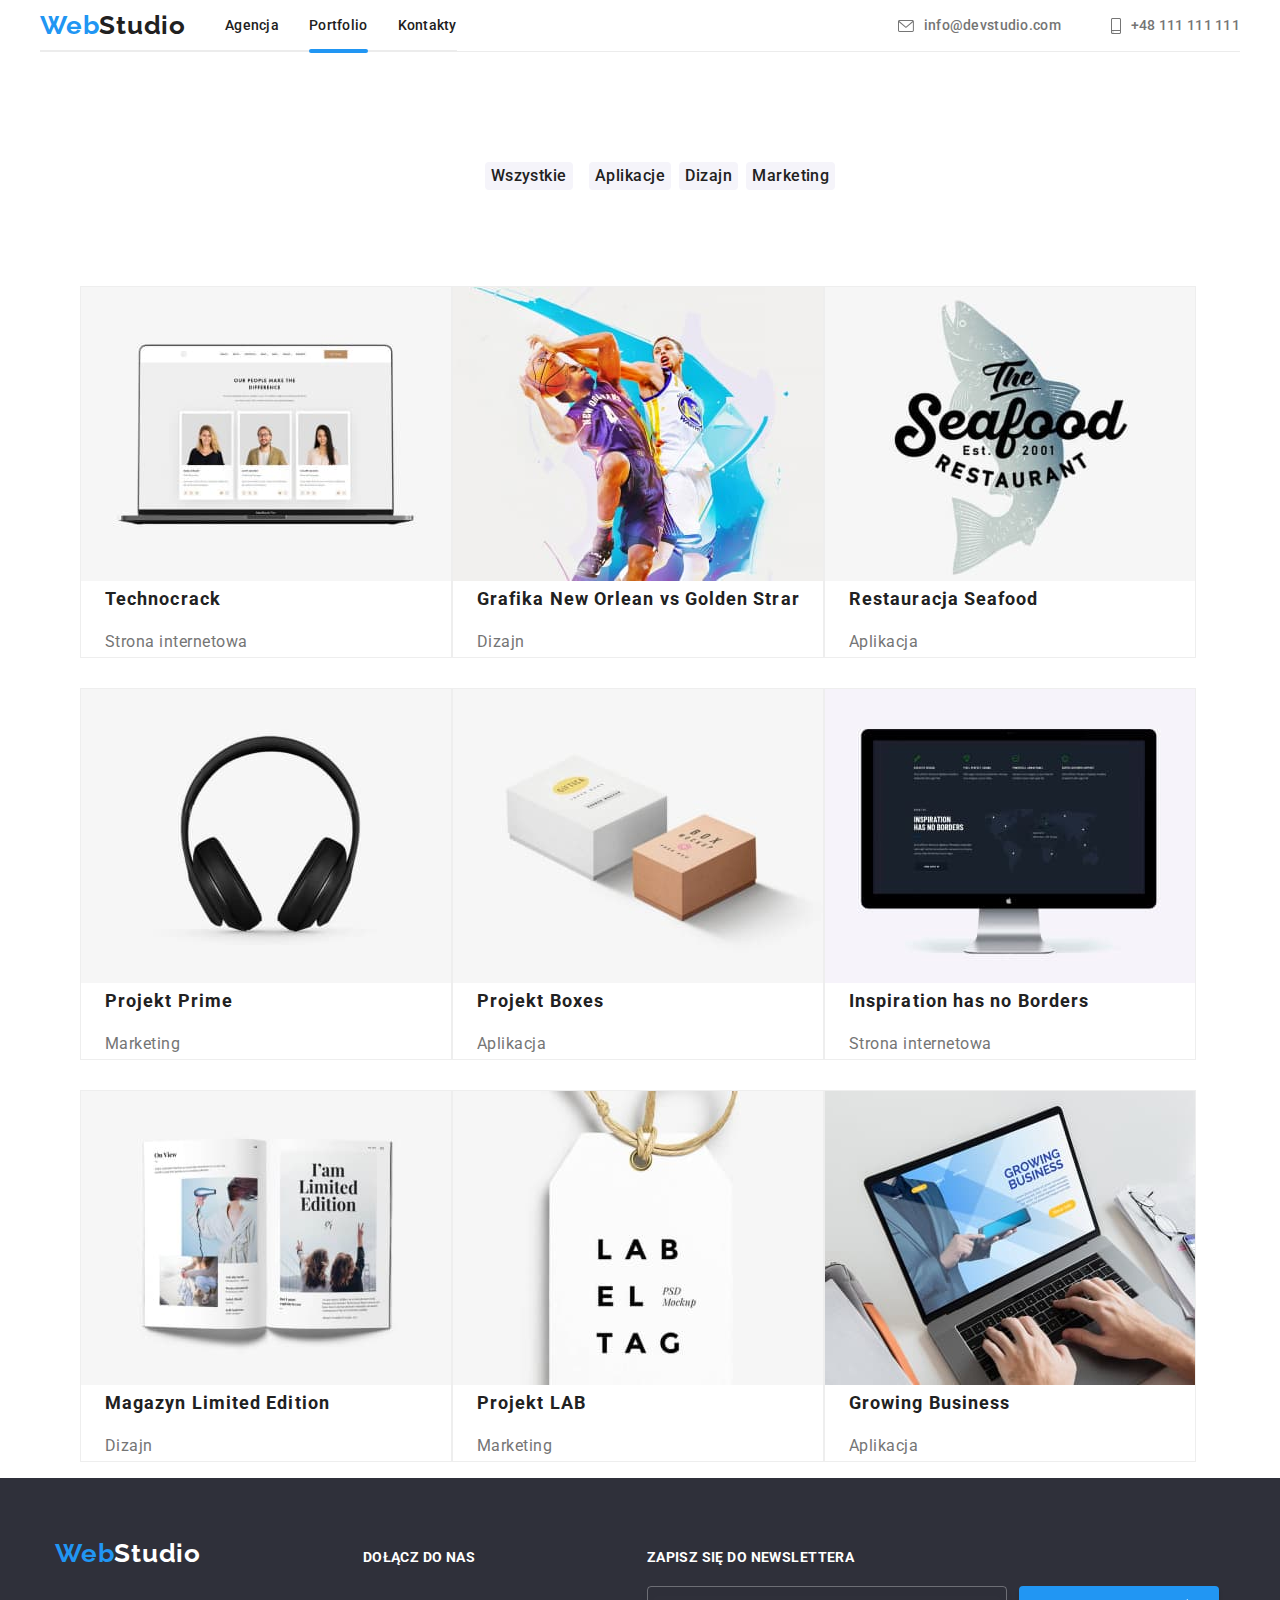
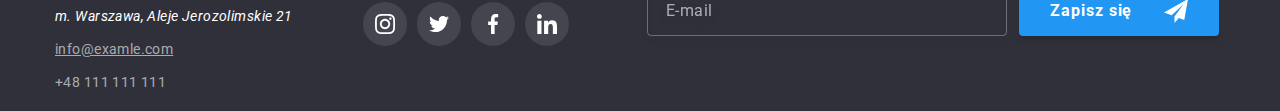
==== portfolio.html @ 9bfe2877 "BEM dla footer portfolio" ====
<!DOCTYPE html>
<html lang="pl">
  <head>
    <meta charset="UTF-8" />
    <title>Studio</title>
    <link rel="preconnect" href="https://fonts.googleapis.com" />
    <link rel="preconnect" href="https://fonts.gstatic.com" crossorigin />
    <link
      href="https://fonts.googleapis.com/css2?family=Raleway:wght@700&family=Roboto:wght@400;500;700;900&display=swap"
      rel="stylesheet"
    />
    <link rel="stylesheet" href="./css/modern-normalize.css" />
    <link rel="stylesheet" href="./css/styles.css" />
  </head>
  <body>
    <!--Logo-->
    <header class="container">
      <div class="header-wrapper">
        <div class="header-wrapper">
          <a class="logo" href="index.html"
            ><span class="logo__web">Web</span><span>Studio</span></a
          >
          <!-- Nawigacja -->
          <nav>
            <ul class="navigation">
              <li>
                <a class="navigation__link" href="index.html">Agencja</a>
              </li>
              <li>
                <a
                  class="navigation__link navigation__underliner"
                  href="portfolio.html"
                  >Portfolio</a
                >
              </li>
              <li>
                <a class="navigation__link" href="#">Kontakty</a>
              </li>
            </ul>
          </nav>
        </div>
        <ul class="contact">
          <li>
            <a class="contact__link" href="mailto:info@devstudio.com">
              <svg class="envelope">
                <use href="./images/icons.svg#icon-envelope1"></use>
              </svg>
              info@devstudio.com
            </a>
          </li>
          <li>
            <a class="contact__link" href="tel:+48111111111">
              <svg class="phone">
                <use href="./images/icons.svg#icon-smartphone1"></use>
              </svg>
              +48 111 111 111</a
            >
          </li>
        </ul>
      </div>
    </header>
    <main>
      <!--Filtry-->
      <div class="container">
        <ul class="list filters-nav">
          <li>
            <button type="button" class="filter">Wszystkie</button>
          </li>
          <li></li>
          <li>
            <button type="button" class="filter">Aplikacje</button>
          </li>
          <li>
            <button type="button" class="filter">Dizajn</button>
          </li>
          <li>
            <button type="button" class="filter">Marketing</button>
          </li>
        </ul>
      </div>
      <!--Portfolio-->
      <div class="container">
        <ul class="list project-wrapper">
          <li class="item">
            <figure class="margins borders card-hover">
              <div class="cover">
                <img
                  class="no-gap"
                  src="./images/technocrack.jpg"
                  alt="laptop"
                  width="370"
                  height="294"
                />
                <div class="overlay">
                  <p class="overlay-text">
                    Technocrack jest popularną platformą wykorzystywaną do
                    rozpowrzechniania koronawirusa. Firmy wykorzystują tę
                    platformę do celów szpiegowskich i ataków na
                    niezabezpieczone serwery konkurencji
                  </p>
                </div>
              </div>
              <figcaption class="type">
                <strong class="project">Technocrack</strong> Strona internetowa
              </figcaption>
            </figure>
          </li>
          <li class="item">
            <figure class="margins borders card-hover">
              <div class="cover">
                <img
                  class="no-gap"
                  src="./images/neworlean.jpg"
                  alt="koszykarze"
                  width="370"
                  height="294"
                />
                <div class="overlay">
                  <p class="overlay-text">
                    Technocrack jest popularną platformą wykorzystywaną do
                    rozpowrzechniania koronawirusa. Firmy wykorzystują tę
                    platformę do celów szpiegowskich i ataków na
                    niezabezpieczone serwery konkurencji
                  </p>
                </div>
              </div>
              <figcaption class="type">
                <strong class="project"
                  >Grafika New Orlean vs Golden Strar</strong
                >
                Dizajn
              </figcaption>
            </figure>
          </li>
          <li class="item">
            <figure class="margins borders card-hover">
              <div class="cover">
                <img
                  class="no-gap"
                  src="./images/seafood.jpg"
                  alt="logo restauracji"
                  width="370"
                  height="294"
                />
                <div class="overlay">
                  <p class="overlay-text">
                    Technocrack jest popularną platformą wykorzystywaną do
                    rozpowrzechniania koronawirusa. Firmy wykorzystują tę
                    platformę do celów szpiegowskich i ataków na
                    niezabezpieczone serwery konkurencji
                  </p>
                </div>
              </div>
              <figcaption class="type">
                <strong class="project">Restauracja Seafood</strong> Aplikacja
              </figcaption>
            </figure>
          </li>
          <li class="item">
            <figure class="margins borders card-hover">
              <div class="cover">
                <img
                  class="no-gap"
                  src="./images/prime.jpg"
                  alt="słuchawki"
                  width="370"
                  height="294"
                />
                <div class="overlay">
                  <p class="overlay-text">
                    Technocrack jest popularną platformą wykorzystywaną do
                    rozpowrzechniania koronawirusa. Firmy wykorzystują tę
                    platformę do celów szpiegowskich i ataków na
                    niezabezpieczone serwery konkurencji
                  </p>
                </div>
              </div>
              <figcaption class="type">
                <strong class="project">Projekt Prime</strong> Marketing
              </figcaption>
            </figure>
          </li>
          <li class="item">
            <figure class="margins borders card-hover">
              <div class="cover">
                <img
                  class="no-gap"
                  src="./images/boxes.jpg"
                  alt="pudełka"
                  width="370"
                  height="294"
                />
                <div class="overlay">
                  <p class="overlay-text">
                    Technocrack jest popularną platformą wykorzystywaną do
                    rozpowrzechniania koronawirusa. Firmy wykorzystują tę
                    platformę do celów szpiegowskich i ataków na
                    niezabezpieczone serwery konkurencji
                  </p>
                </div>
              </div>
              <figcaption class="type">
                <strong class="project">Projekt Boxes</strong> Aplikacja
              </figcaption>
            </figure>
          </li>
          <li class="item">
            <figure class="margins borders card-hover">
              <div class="cover">
                <img
                  class="no-gap"
                  src="./images/inspiration.jpg"
                  alt="monitor"
                  width="370"
                  height="294"
                />
                <div class="overlay">
                  <p class="overlay-text">
                    Technocrack jest popularną platformą wykorzystywaną do
                    rozpowrzechniania koronawirusa. Firmy wykorzystują tę
                    platformę do celów szpiegowskich i ataków na
                    niezabezpieczone serwery konkurencji
                  </p>
                </div>
              </div>
              <figcaption class="type">
                <strong class="project">Inspiration has no Borders</strong>
                Strona internetowa
              </figcaption>
            </figure>
          </li>
          <li class="item">
            <figure class="margins borders card-hover">
              <div class="cover">
                <img
                  class="no-gap"
                  src="./images/magazyn.jpg"
                  alt="gazeta"
                  width="370"
                  height="294"
                />
                <div class="overlay">
                  <p class="overlay-text">
                    Technocrack jest popularną platformą wykorzystywaną do
                    rozpowrzechniania koronawirusa. Firmy wykorzystują tę
                    platformę do celów szpiegowskich i ataków na
                    niezabezpieczone serwery konkurencji
                  </p>
                </div>
              </div>
              <figcaption class="type">
                <strong class="project"> Magazyn Limited Edition</strong>
                Dizajn
              </figcaption>
            </figure>
          </li>
          <li class="item">
            <figure class="margins borders card-hover">
              <div class="cover">
                <img
                  class="no-gap"
                  src="./images/lab.jpg"
                  alt="etykietka"
                  width="370"
                  height="294"
                />
                <div class="overlay">
                  <p class="overlay-text">
                    Technocrack jest popularną platformą wykorzystywaną do
                    rozpowrzechniania koronawirusa. Firmy wykorzystują tę
                    platformę do celów szpiegowskich i ataków na
                    niezabezpieczone serwery konkurencji
                  </p>
                </div>
              </div>
              <figcaption class="type">
                <strong class="project">Projekt LAB</strong> Marketing
              </figcaption>
            </figure>
          </li>
          <li class="item">
            <figure class="margins borders card-hover">
              <div class="cover">
                <img
                  class="no-gap"
                  src="./images/growing.jpg"
                  alt="mężczyzna pisze na laptopie"
                  width="370"
                  height="294"
                />
                <div class="overlay">
                  <p class="overlay-text">
                    Technocrack jest popularną platformą wykorzystywaną do
                    rozpowrzechniania koronawirusa. Firmy wykorzystują tę
                    platformę do celów szpiegowskich i ataków na
                    niezabezpieczone serwery konkurencji
                  </p>
                </div>
              </div>
              <figcaption class="type">
                <strong class="project">Growing Business</strong> Aplikacja
              </figcaption>
            </figure>
          </li>
        </ul>
      </div>
    </main>
    <!--Stopka-->
    <footer class="footer-background-color">
      <div class="container footer-flex">
        <div class="footer">
          <a class="footer-logo" href="index.html"
            ><span class="logo__web">Web</span><span>Studio</span></a
          >
          <ul class="adress-wrapper">
            <li>
              <address class="address">
                m. Warszawa, Aleje Jerozolimskie 21
              </address>
            </li>
            <li>
              <a class="mail mail--underline" href="mailto:info@examle.com"
                >info@examle.com</a
              >
            </li>
            <li>
              <a class="mail" href="tel:+48111111111">+48 111 111 111</a>
            </li>
          </ul>
        </div>
        <!-- Footer - socials -->
        <div class="social-padding">
          <h4 class="footer-title">DOŁĄCZ DO NAS</h4>
          <ul class="social-footer">
            <li>
              <a class="social-footer__link" href="#">
                <svg class="social-footer__icon">
                  <use href="./images/icons.svg#icon-Instagram"></use>
                </svg>
              </a>
            </li>
            <li>
              <a class="social-footer__link" href="#">
                <svg class="social-footer__icon">
                  <use href="./images/icons.svg#icon-Twitter"></use>
                </svg>
              </a>
            </li>
            <li>
              <a class="social-footer__link" href="#">
                <svg class="social-footer__icon">
                  <use href="./images/icons.svg#icon-Facebook"></use>
                </svg>
              </a>
            </li>
            <li>
              <a class="social-footer__link" href="#">
                <svg class="social-footer__icon">
                  <use href="./images/icons.svg#icon-Linkedin"></use>
                </svg>
              </a>
            </li>
          </ul>
        </div>
        <!-- footer newsletter -->
        <div class="newsletter-padding">
          <h4 class="footer-title footer-title--padding">
            ZAPISZ SIĘ DO NEWSLETTERA
          </h4>
          <div class="newsletter">
            <fieldset class="newsletter__fieldset">
              <label>
                <input
                  class="newsletter__input"
                  type="email"
                  name="email"
                  placeholder="E-mail"
                />
              </label>
            </fieldset>
            <button type="submit" class="button button--sign-in">
              Zapisz się
              <svg class="button__icon-send">
                <use href="./images/icons.svg#icon-send"></use>
              </svg>
            </button>
          </div>
        </div>
      </div>
    </footer>
  </body>
</html>
---- css/styles.css ----
:root {
  --main-color: #212121;
  --accent-color: #2196f3;
  --title-color: #ffffff;
  --descriptions-color: #757575;
  --filters-color: #f5f4fa;
  --background-social: rgba(255, 255, 255, 0.1);
  --client-color: #afb1b8;
  --main-font: "Roboto", sans-serif;
  --secondary-font: "Raleway", sans-serif;
}
body {
  font-family: "Raleway", sans-serif;
  font-family: "Roboto", sans-serif;
  color: var(--main-color);
}
.button {
  font-weight: 700;
  font-size: 16px;
  line-height: 1.87;
  letter-spacing: 0.06em;
  color: var(--title-color);
  background-color: var(--accent-color);
  width: 200px;
  height: 50px;
  border: 0;
  cursor: pointer;
}
.link {
  text-decoration: none;
  color: var(--main-color);

  transition: color;
  transition-duration: 250ms;
  transition-timing-function: cubic-bezier(0.4, 0, 0.2, 1);
}
.link:hover,
.link:focus,
.link:active {
  color: var(--accent-color);
}
.container {
  margin: 0 auto;
  width: 100%;
  max-width: 1200px;
}
.section {
  padding-block: 94px;
}
.no-padding {
  padding-bottom: 0px;
}
/* CSS do logo */
.header-wrapper {
  display: flex;
  align-items: center;
  justify-content: space-between;
  border-bottom: 1px solid #ececec;
}
.logo {
  font-family: var(--secondary-font);
  font-weight: 700;
  font-size: 26px;
  line-height: 1.19;
  letter-spacing: 0.03em;
  width: 145px;
  text-decoration: none;
  color: var(--main-color);
  transition: color;
  transition-duration: 250ms;
  transition-timing-function: cubic-bezier(0.4, 0, 0.2, 1);
}
.logo__web {
  color: var(--accent-color);
}
.logo:hover,
.logo:focus,
.logo:active {
  color: var(--accent-color);
}
/* CSSy dla Nawigacji*/
.navigation {
  display: flex;
  justify-content: space-between;
  gap: 30px;
  list-style-type: none;
}
.navigation__link {
  font-weight: 500;
  font-size: 14px;
  line-height: 1.14;
  letter-spacing: 0.02em;
  color: var(--main-color);
  width: 254px;
  text-decoration: none;
  color: var(--main-color);

  transition: color;
  transition-duration: 250ms;
  transition-timing-function: cubic-bezier(0.4, 0, 0.2, 1);
}
.navigation__link:hover,
.navigation__link:focus,
.navigation__link:active {
  color: var(--accent-color);
}
.navigation__underliner {
  position: relative;
}
.navigation__underliner::after {
  content: "";
  display: block;
  position: absolute;
  width: 100%;
  height: 4px;
  border-radius: 2px;
  background-color: var(--accent-color);
  transform: translateY(15px);
}
.contact {
  display: flex;
  justify-content: space-between;
  gap: 50px;
  list-style-type: none;
}
.contact__link {
  display: flex;
  align-items: center;
  justify-content: center;
  font-weight: 500;
  font-size: 14px;
  line-height: 1.14;
  letter-spacing: 0.02em;
  color: var(--descriptions-color);
  text-decoration: none;
  transition: color;
  transition-duration: 250ms;
  transition-timing-function: cubic-bezier(0.4, 0, 0.2, 1);
}
.contact__link:hover,
.contact__link:focus,
.contact__link:active {
  color: var(--accent-color);
}
.contact__link:hover .envelope,
.contact__link:focus .envelope {
  fill: var(--accent-color);
}
.contact__link:hover .phone,
.contact__link:focus .phone {
  fill: var(--accent-color);
}
.envelope {
  width: 16px;
  height: 12px;
  margin-right: 10px;
  fill: var(--descriptions-color);
  transition: fill;
  transition-duration: 250ms;
  transition-timing-function: cubic-bezier(0.4, 0, 0.2, 1);
}

.phone {
  width: 10px;
  height: 16px;
  margin-right: 10px;
  fill: var(--descriptions-color);
  transition: fill;
  transition-duration: 250ms;
  transition-timing-function: cubic-bezier(0.4, 0, 0.2, 1);
}
/*CSSy dla Slider*/

.slider__title {
  font-weight: 900;
  font-size: 44px;
  line-height: 1.36;
  letter-spacing: 0.02em;
  color: var(--title-color);
  width: 696px;
  text-align: center;
}
.slider--button {
  box-shadow: 0px 4px 4px rgba(0, 0, 0, 0.25);
  border-radius: 4px;
}

.slider {
  background-color: #2f303a;
  background-image: linear-gradient(
      rgba(47, 48, 58, 0.4),
      rgba(47, 48, 58, 0.4)
    ),
    url(../images/hero.png);
  background-size: auto;
  background-repeat: no-repeat;
  background-position: 50% 50%;
}
.slider__wrapper {
  height: 600px;
  display: flex;
  justify-content: center;
  flex-direction: column;
  align-items: center;
}
/* CSSy dla Modala */

.backdrop {
  position: fixed;
  display: flex;
  left: 0;
  top: 0;
  width: 100%;
  height: 100%;
  background-color: rgba(0, 0, 0, 0.2);
  transition: transform;
  transition-duration: 250ms;
  transition-timing-function: cubic-bezier(0.4, 0, 0.2, 1);
  z-index: 3;
}
.is-hidden {
  transform: translateX(-100%);
}
.modal {
  width: 528px;
  height: 581px;
  background-color: #ffffff;
  box-shadow: 0px 1px 3px rgba(0, 0, 0, 0.12), 0px 1px 1px rgba(0, 0, 0, 0.14),
    0px 2px 1px rgba(0, 0, 0, 0.2);
  border-radius: 4px;
  margin: auto;
  padding: 8px;
}
.modal-btn {
  cursor: pointer;
  width: 30px;
  height: 30px;
  border-radius: 50%;
  border: 1px solid rgba(0, 0, 0, 0.1);
  background-color: #ffffff;
  margin-left: 93%;
}

.form-title {
  display: flex;
  font-weight: 700;
  font-size: 20px;
  line-height: 1.15;
  letter-spacing: 0.03em;
  text-align: center;
  justify-content: center;
  margin-top: 2px;
  color: var(--main-color);
}
.modal-content {
  display: flex;
  justify-content: center;
}
.main-form {
  display: flex;
  position: relative;
  flex-direction: column;
  align-items: center;
}
.fieldset {
  display: flex;
  position: relative;
  width: 448px;
  height: 40px;
  border: 1px solid rgba(33, 33, 33, 0.2);
  border-radius: 4px;
  padding-block: 7px;
  margin-bottom: 28px;
  transition: border-color;
  transition-duration: 250ms;
  transition-timing-function: cubic-bezier(0.4, 0, 0.2, 1);
}
.fieldset:has(input:focus) {
  border-color: var(--accent-color);
}
.fieldset:has(input:focus) .icon-name {
  fill: var(--accent-color);
}
.fieldset:has(input:focus) .icon-tel {
  fill: var(--accent-color);
}
.fieldset:has(input:focus) .icon-mail {
  fill: var(--accent-color);
}
.label {
  position: absolute;
  top: -18px;
  left: 0px;
  font-weight: 400;
  font-size: 12px;
  line-height: 1.16;
  letter-spacing: 0.01em;
  color: var(--descriptions-color);
}
.icon-name {
  width: 12px;
  height: 12px;
  text-align: center;
  margin-block: 5px;
  margin-right: 12px;
  transition: fill;
  transition-duration: 250ms;
  transition-timing-function: cubic-bezier(0.4, 0, 0.2, 1);
}

.icon-tel {
  width: 13px;
  height: 13px;
  text-align: center;
  margin-block: 5px;
  margin-right: 12px;
  transition: fill;
  transition-duration: 250ms;
  transition-timing-function: cubic-bezier(0.4, 0, 0.2, 1);
}
.icon-mail {
  width: 15px;
  height: 12px;
  text-align: center;
  margin-block: 5px;
  margin-right: 12px;
  transition: fill;
  transition-duration: 250ms;
  transition-timing-function: cubic-bezier(0.4, 0, 0.2, 1);
}
.input {
  border: 0;
  outline: 0;
  width: 390px;
}
.fieldset-two {
  display: flex;
  position: relative;
  width: 448px;
  height: 40px;
  border: 1px solid rgba(33, 33, 33, 0.2);
  border-radius: 4px;
  padding-block: 7px;
  margin-bottom: 20px;
  height: 120px;
  transition: border-color;
  transition-duration: 250ms;
  transition-timing-function: cubic-bezier(0.4, 0, 0.2, 1);
}
.fieldset-two:has(textarea:focus) {
  border-color: var(--accent-color);
}
.textarea {
  width: 100%;
  height: 96px;
  background-color: transparent;
  border: 0;
  resize: none;
  outline: 0;
}
textarea::placeholder {
  font-weight: 400;
  font-size: 12px;
  line-height: 1.16;
  letter-spacing: 0.01em;
  color: rgba(117, 117, 117, 0.5);
}
.legal {
  position: relative;
  text-align: center;
  font-weight: 400;
  font-size: 14px;
  line-height: 1.71;
  letter-spacing: 0.03em;
  color: var(--descriptions-color);
  cursor: pointer;
  padding-left: 6px;
}
.legal input {
  cursor: pointer;
  opacity: 0;
}

.legal-span {
  color: rgba(33, 150, 243, 1);
  text-decoration: underline;
  text-decoration-skip-ink: none;
}
.basic {
  width: 16px;
  height: 15px;
  position: absolute;
  left: -2px;
  top: 4px;
  opacity: 1;
  transition: opacity;
  transition-duration: 250ms;
  transition-timing-function: cubic-bezier(0.4, 0, 0.2, 1);
}
.check {
  width: 17px;
  height: 16px;
  position: absolute;
  left: -3px;
  top: 3px;
  opacity: 0;
  transition: opacity;
  transition-duration: 250ms;
  transition-timing-function: cubic-bezier(0.4, 0, 0.2, 1);
}

.legal input:checked ~ .basic {
  opacity: 0;
}
.legal input:checked ~ .check {
  opacity: 1;
}
.submit {
  font-weight: 700;
  font-size: 16px;
  line-height: 1.87;
  color: var(--title-color);
  width: 200px;
  height: 50px;
  background: var(--accent-color);
  box-shadow: 0px 4px 4px rgba(0, 0, 0, 0.15);
  border-radius: 4px;
  border: 0;
  margin-top: 30px;
  cursor: pointer;
}
/*CSSy dla Nasze atuty*/

.strengths {
  display: flex;
  justify-content: space-between;
  gap: 30px;
  list-style-type: none;
}
.strengths__item {
  display: flex;
  align-items: center;
  justify-content: center;
  justify-content: center;
  background-color: var(--filters-color);
  margin-bottom: 30px;
  padding: 25px 100px 25px 100px;
}
.strengths__icon {
  display: flex;
  align-items: center;
  fill: var(--filters-color);
  border-radius: 4px;
  width: 70px;
  height: 70px;
}
.strengths__feature {
  font-weight: 700;
  font-size: 14px;
  line-height: 1.14;
  letter-spacing: 0.03em;
  color: var(--main-color);
}
.strengths__description {
  font-weight: 400;
  font-size: 14px;
  line-height: 1.71;
  letter-spacing: 0.03em;
  color: var(--descriptions-color);
}
/*CSSy dla Czym się zajmujemy*/
.list {
  list-style-type: none;
}
.scope {
  display: flex;
  justify-content: center;
  align-items: center;
  gap: 10px;
  list-style-type: none;
}
.section__title {
  font-weight: 700;
  font-size: 36px;
  line-height: 1.17;
  letter-spacing: 0.03em;
  color: var(--main-color);
  text-align: center;

  padding-bottom: 50px;
  margin-top: 0px;
  margin-bottom: 0px;
}
.relative {
  position: relative;
}
.scope__position {
  position: absolute;
  width: 100%;
  background-image: linear-gradient(
    rgba(47, 48, 58, 0.8),
    rgba(47, 48, 58, 0.8)
  );
  height: 70px;
  top: 224px;
  display: flex;
  align-items: center;
  justify-content: center;
  z-index: 2;
}
.scope__feature {
  font-weight: 700;
  font-size: 14px;
  line-height: 1.14;
  letter-spacing: 0.03em;
  color: var(--title-color);
}
/*CSSy dla Nasz zespół*/
.section-background {
  background-color: var(--filters-color);
}

.margins {
  margin: 30px 0px 0px 0px;
}
.no-gap {
  display: block;
}
.shadows {
  box-shadow: 0px 1px 3px rgba(0, 0, 0, 0.12), 0px 1px 1px rgba(0, 0, 0, 0.14),
    0px 2px 1px rgba(0, 0, 0, 0.2);
  border-radius: 0px 0px 4px 4px;
}
.members {
  display: flex;
  justify-content: space-around;
  padding-left: 0px;
  margin-bottom: 0px;
  list-style-type: none;
}
.members__description {
  font-weight: 400;
  font-size: 16px;
  line-height: 1.19;
  letter-spacing: 0.03em;
  color: var(--descriptions-color);
  width: 270px;
  height: 148px;
  background-color: var(--title-color);
  text-align: center;
  display: flex;
  flex-direction: column;
  gap: 10px;
  border-radius: 0px 0px 4px 4px;
}
.members__name {
  font-weight: 500;
  font-size: 16px;
  line-height: 1.19;
  letter-spacing: 0.03em;
  color: var(--main-color);
  text-align: center;
  padding-top: 30px;
}
.social-list {
  display: flex;
  align-items: center;
  justify-content: space-between;
  padding-left: 32px;
  padding-right: 32px;
  list-style-type: none;
}
.social-list__link {
  /* display: flex;
  width: 44px;
  height: 44px;

  border-radius: 50%;
  align-items: center;
  justify-content: center; */
  transition: fill background-color;
  transition-duration: 250ms;
  transition-timing-function: cubic-bezier(0.4, 0, 0.2, 1);
}
.social-list__link:hover .social-list__icon,
.social-list__link:focus .social-list__icon,
.social-list__link:active .social-list__icon {
  fill: var(--title-color);
  background-color: var(--accent-color);
}
.social-list__icon {
  width: 44px;
  height: 44px;
  fill: #afb1b8;
  background-color: var(--title-color);
  border-radius: 50%;
  transition: fill background-color;
  transition-duration: 250ms;
  transition-timing-function: cubic-bezier(0.4, 0, 0.2, 1);
}
/*CSSy dla Nasi klienci*/
.client-list {
  display: flex;
  align-items: center;
  justify-content: space-around;
  list-style-type: none;
}
.client-list__client {
  border: 1px solid #afb1b8;
  border-radius: 4%;
  width: 170px;
  height: 92px;
  padding: 16px 32px 16px 32px;
  fill: var(--client-color);
  transition: fill;
  transition-duration: 250ms;
  transition-timing-function: cubic-bezier(0.4, 0, 0.2, 1);
}
.client-list__client:hover,
.client-list__client:focus {
  border-color: var(--accent-color);
  fill: var(--accent-color);
}
/*CSSy dla Stopka*/
.footer-background-color {
  background-color: #2f303a;
}
.footer-flex {
  display: flex;
  align-items: flex-start;
  justify-content: flex-start;
}
.footer {
  display: flex;
  flex-direction: column;
}
.footer-logo {
  font-family: var(--secondary-font);
  font-weight: 700;
  font-size: 26px;
  line-height: 1.19;
  letter-spacing: 0.03em;
  color: var(--title-color);
  padding-top: 60px;
  padding-left: 15px;
  text-decoration: none;
  list-style-type: none;
  transition: color;
  transition-duration: 250ms;
  transition-timing-function: cubic-bezier(0.4, 0, 0.2, 1);
}
.footer-logo:hover,
.footer-logo:focus,
.footer-logo:active {
  color: var(--accent-color);
}
.adress-wrapper {
  display: flex;
  justify-content: space-between;
  flex-direction: column;
  padding-top: 20px;
  padding-left: 15px;
  gap: 9px;
  list-style-type: none;
}
.address {
  font-weight: 400;
  font-size: 14px;
  line-height: 1.71;
  letter-spacing: 0.03em;
  color: var(--title-color);
}
.mail {
  font-weight: 400;
  font-size: 14px;
  line-height: 1.71;
  letter-spacing: 0.03em;
  color: rgba(255, 255, 255, 0.6);
  text-decoration: none;
  transition: color;
  transition-duration: 250ms;
  transition-timing-function: cubic-bezier(0.4, 0, 0.2, 1);
}
.mail:hover,
.mail:focus,
.mail:active {
  color: var(--accent-color);
}
/* CSS dla dołącz do nas */
.social-padding {
  padding-top: 72px;
  padding-left: 70px;
  display: flex;
  flex-direction: column;
}
.footer-title {
  font-weight: 700;
  font-size: 14px;
  line-height: 1.14;
  letter-spacing: 0.03em;
  color: var(--title-color);

  padding-bottom: 20px;
  margin-top: 0px;
  margin-bottom: 0px;
}
.social-footer {
  gap: 10px;
  display: flex;
  justify-content: flex-start;
  align-items: center;
  transition: fill background-color;
  transition-duration: 250ms;
  transition-timing-function: cubic-bezier(0.4, 0, 0.2, 1);
  padding-left: 0;
  list-style-type: none;
}
.social-footer__link {
  display: flex;
  width: 44px;
  height: 44px;
  background-color: rgba(255, 255, 255, 0.1);
  fill: var(--title-color);
  border-radius: 50%;
  align-items: center;
  justify-content: center;
}
.social-footer__icon {
  width: 44px;
  height: 44px;
  border-radius: 50%;
  --color5: var(--background-social);
  --color4: var(--title-color);
  transition: fill background-color;
  transition-duration: 250ms;
  transition-timing-function: cubic-bezier(0.4, 0, 0.2, 1);
}
.social-footer__icon:hover,
.social-footer__icon:focus,
.social-footer__icon:active {
  fill: var(--title-color);
  background-color: var(--accent-color);
}
/* CSS dla Zapisz się do newslettera */
.newsletter-padding {
  padding-top: 72px;
  padding-left: 78px;
  display: flex;
  flex-direction: column;
}
.footer-title--padding {
  padding-bottom: 20px;
  margin-top: 0px;
  margin-bottom: 0px;
}
.newsletter {
  display: flex;
  align-items: center;
}

.newsletter__fieldset {
  display: flex;
  align-items: center;
  margin-left: 0px;
  margin-right: 0px;
  width: 358px;
  height: 50px;
  padding-top: 10px;
  padding-inline: 16px 0px;
  border: 1px solid rgba(255, 255, 255, 0.3);
  filter: drop-shadow(0px 4px 4px rgba(0, 0, 0, 0.15));
  border-radius: 4px;
  transition: border-color;
  transition-duration: 250ms;
  transition-timing-function: cubic-bezier(0.4, 0, 0.2, 1);
}
.newsletter__fieldset:has(input:focus) {
  border-color: var(--accent-color);
}
.newsletter__input {
  display: flex;
  border: 0;
  outline: 0;
  background-color: transparent;
  width: 342px;
  color: var(--title-color);
}
.newsletter__input::placeholder {
  font-weight: 400;
  font-size: 16px;
  line-height: 1.25;
  letter-spacing: 0.03em;
  color: rgba(255, 255, 255, 0.6);
  width: 100%;
}
.button--sign-in {
  display: flex;
  align-items: center;
  text-align: center;
  justify-content: space-evenly;
  box-shadow: 0px 4px 4px rgba(0, 0, 0, 0.15);
  border-radius: 4px;
  margin-left: 12px;
  padding-left: 0px;
  padding-right: 0px;
}

.button__icon-send {
  width: 24px;
  height: 24px;
}
/*CSSy dla Portfolio*/
.filters-nav {
  padding-top: 94px;
  padding-bottom: 50px;
  display: flex;
  align-items: center;
  justify-content: center;
  gap: 8px;
}
.filter {
  font-weight: 500;
  font-size: 16px;
  line-height: 1.62;
  letter-spacing: 0.03em;
  color: var(--main-color);
  cursor: pointer;
  background-color: var(--filters-color);
  border: none;
  border-radius: 4px;

  transition: background-color, color, box-shadow;
  transition-duration: 250ms;
  transition-timing-function: cubic-bezier(0.4, 0, 0.2, 1);
}
.filter:hover,
.filter:focus,
.filter:active {
  background-color: var(--buttons-color);
  color: var(--title-color);
  box-shadow: 0px 3px 1px rgba(0, 0, 0, 0.1), 0px 1px 2px rgba(0, 0, 0, 0.08),
    0px 2px 2px rgba(0, 0, 0, 0.12);
}
.project-wrapper {
  display: flex;
  flex-wrap: wrap;
}
.project {
  font-weight: 700;
  font-size: 18px;
  line-height: 2;
  letter-spacing: 0.06em;
  color: var(--main-color);
}
.card-hover {
  transition: box-shadow;
  transition-duration: 250ms;
  transition-timing-function: cubic-bezier(0.4, 0, 0.2, 1);
}
.cover {
  position: relative;
  overflow: hidden;
}
.overlay {
  position: absolute;
  top: 0;
  left: 0;
  width: 100%;
  height: 100%;
  background-color: rgba(33, 150, 243, 0.9);
  transform: translateY(101%);
  transition-duration: 250ms;
  transition-timing-function: cubic-bezier(0.4, 0, 0.2, 1);
  display: flex;
  text-align: left;
  justify-content: center;
}
.card-hover:hover {
  box-shadow: 0px 1px 1px rgba(0, 0, 0, 0.12), 0px 4px 4px rgba(0, 0, 0, 0.06),
    1px 4px 6px rgba(0, 0, 0, 0.16);
}
.card-hover:hover .overlay {
  transform: translateY(0);
}
.overlay-text {
  font-weight: 400;
  font-size: 18px;
  line-height: 1.6;
  letter-spacing: 00.03em;
  color: var(--title-color);
  margin: auto;
  width: 301px;
}
.item {
  flex-basis: calc((100%-60px) / 3);
}
.type {
  font-weight: 400;
  font-size: 16px;
  line-height: 1.87;
  letter-spacing: 0.03em;
  color: var(--descriptions-color);
  display: flex;
  flex-direction: column;
  gap: 10px;
  padding-left: 24px;
  background-color: var(--title-color);
  width: 370px;
}
.borders {
  border: 1px solid #eeeeee;
}
.mail--underline {
  font-weight: 400;
  font-size: 14px;
  line-height: 1.71;
  letter-spacing: 0.03em;
  text-decoration-line: underline;
  color: rgba(255, 255, 255, 0.6);
}
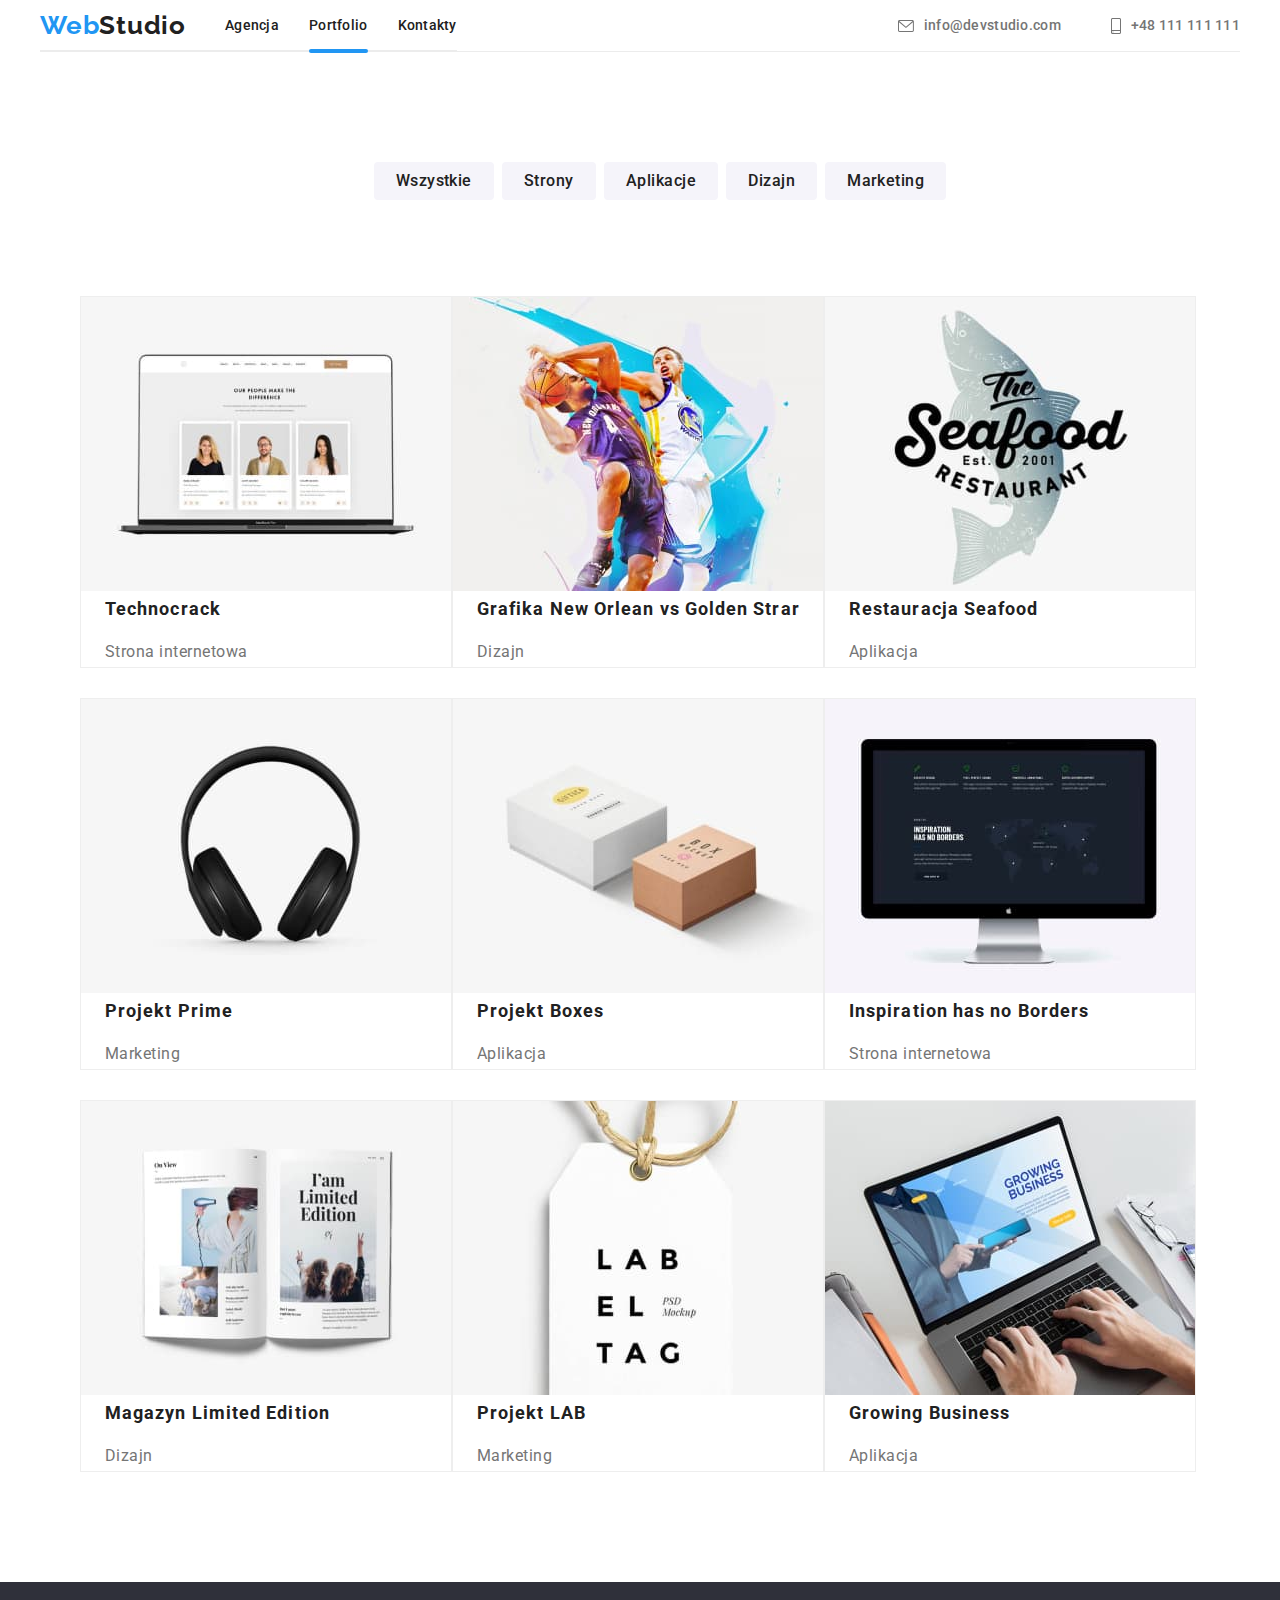
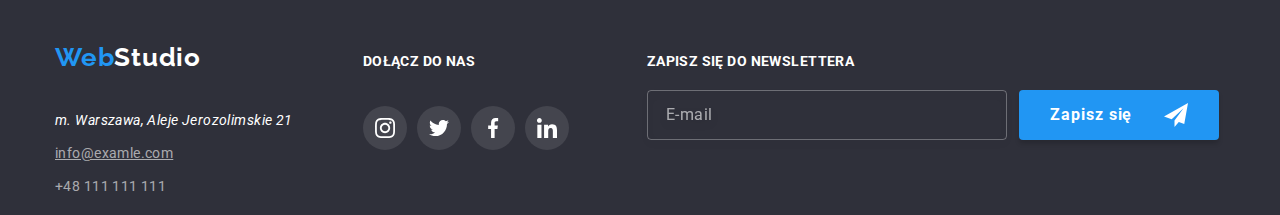
==== commit 9aa0d291: "BEM dla filters" ====
--- a/portfolio.html
+++ b/portfolio.html
@@ -62,11 +62,11 @@
     <main>
       <!--Filtry-->
       <div class="container">
-        <ul class="list filters-nav">
+        <ul class="filters-nav">
           <li>
             <button type="button" class="filter">Wszystkie</button>
           </li>
-          <li></li>
+          <li><button type="button" class="filter">Strony</button></li>
           <li>
             <button type="button" class="filter">Aplikacje</button>
           </li>
@@ -80,7 +80,7 @@
       </div>
       <!--Portfolio-->
       <div class="container">
-        <ul class="list project-wrapper">
+        <ul class="project-wrapper">
           <li class="item">
             <figure class="margins borders card-hover">
               <div class="cover">
--- a/css/styles.css
+++ b/css/styles.css
@@ -817,6 +817,7 @@
   align-items: center;
   justify-content: center;
   gap: 8px;
+  list-style-type: none;
 }
 .filter {
   font-weight: 500;
@@ -828,6 +829,7 @@
   background-color: var(--filters-color);
   border: none;
   border-radius: 4px;
+  padding: 6px 22px 6px 22px;
 
   transition: background-color, color, box-shadow;
   transition-duration: 250ms;
@@ -836,7 +838,7 @@
 .filter:hover,
 .filter:focus,
 .filter:active {
-  background-color: var(--buttons-color);
+  background-color: var(--accent-color);
   color: var(--title-color);
   box-shadow: 0px 3px 1px rgba(0, 0, 0, 0.1), 0px 1px 2px rgba(0, 0, 0, 0.08),
     0px 2px 2px rgba(0, 0, 0, 0.12);
@@ -844,6 +846,8 @@
 .project-wrapper {
   display: flex;
   flex-wrap: wrap;
+  padding-bottom: 94px;
+  list-style-type: none;
 }
 .project {
   font-weight: 700;
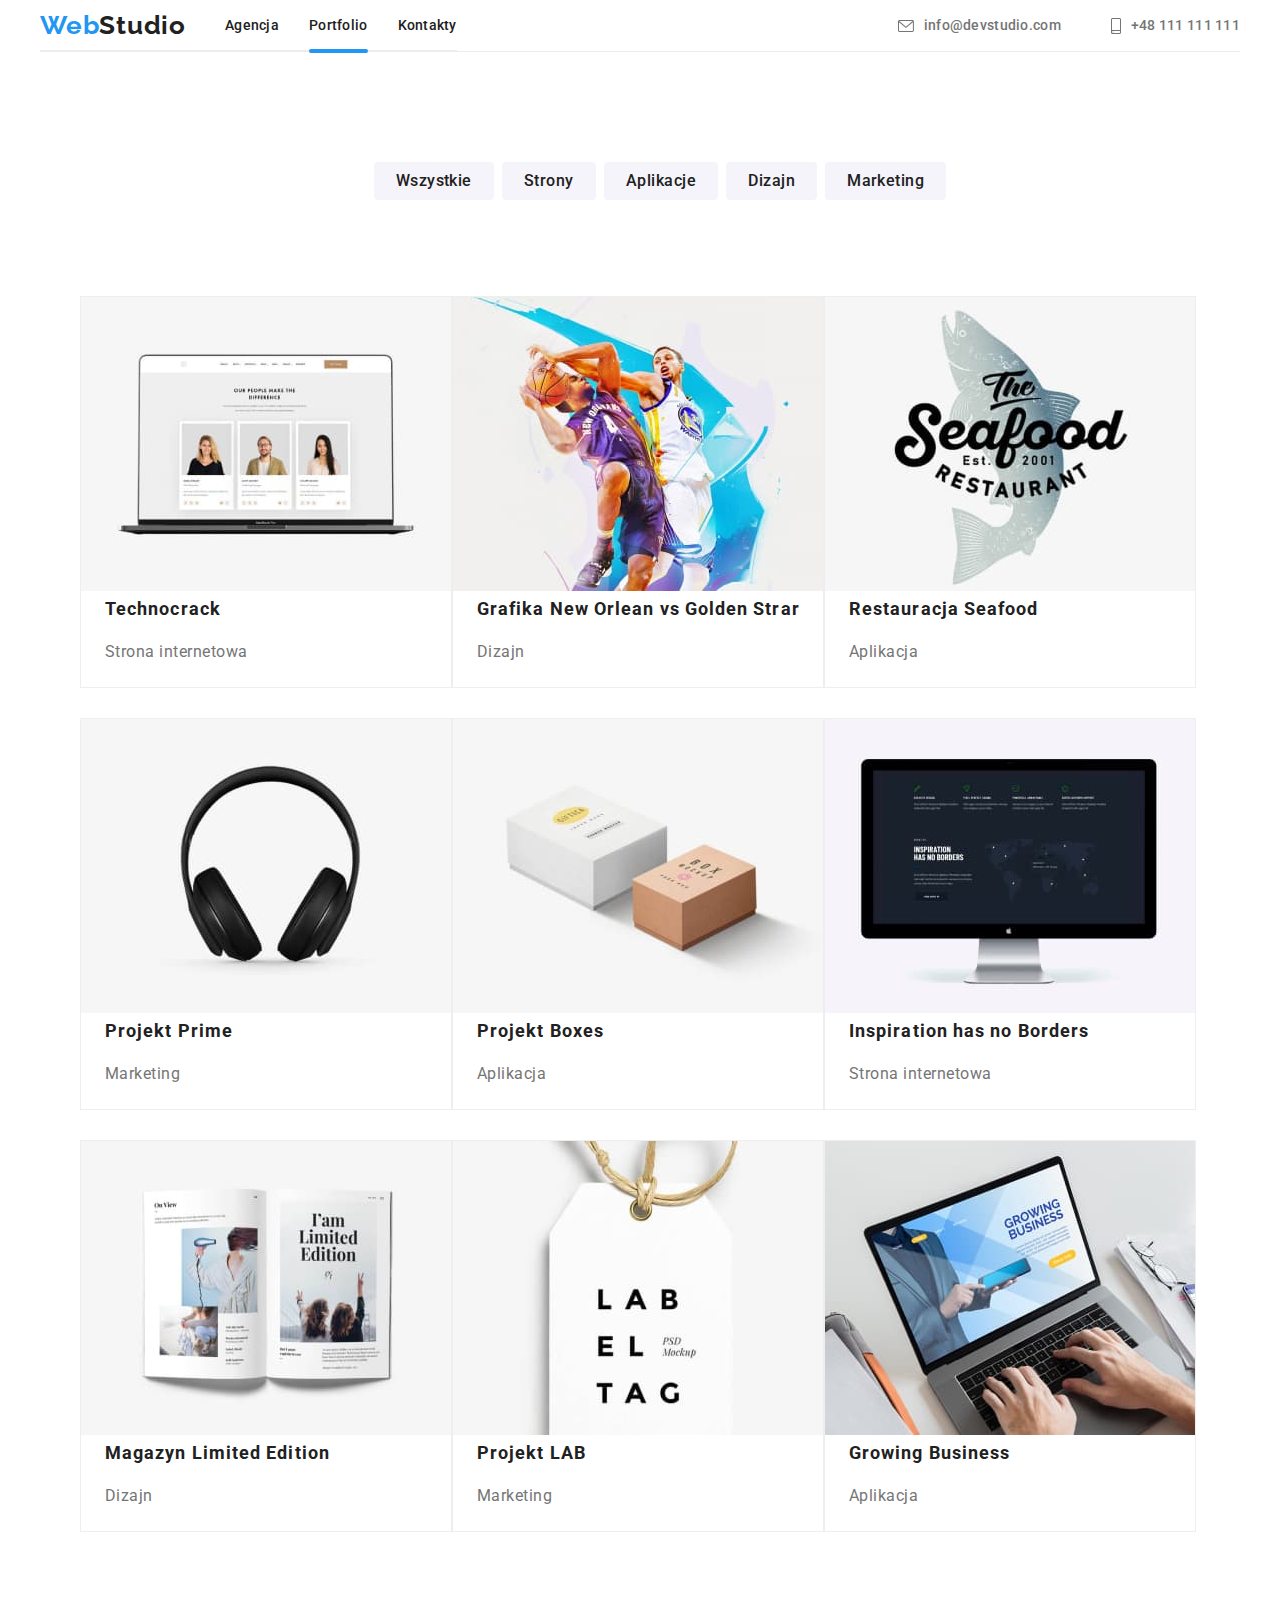
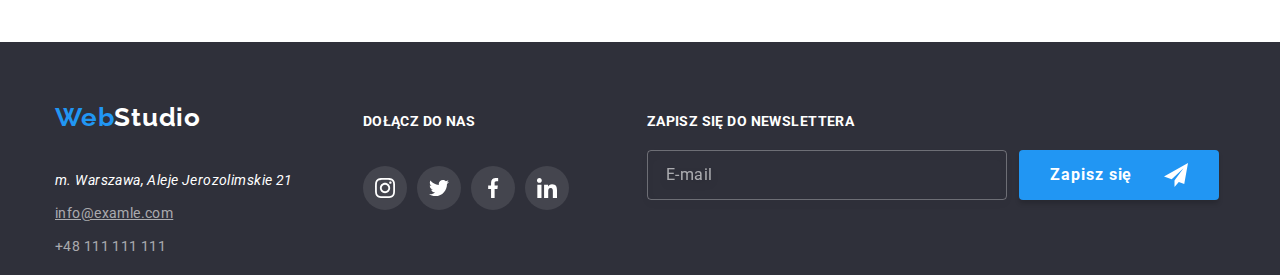
==== commit 6036a35c: "BEM dla portfolio" ====
--- a/portfolio.html
+++ b/portfolio.html
@@ -80,8 +80,8 @@
       </div>
       <!--Portfolio-->
       <div class="container">
-        <ul class="project-wrapper">
-          <li class="item">
+        <ul class="project">
+          <li class="project__item">
             <figure class="margins borders card-hover">
               <div class="cover">
                 <img
@@ -91,21 +91,22 @@
                   width="370"
                   height="294"
                 />
-                <div class="overlay">
-                  <p class="overlay-text">
-                    Technocrack jest popularną platformą wykorzystywaną do
-                    rozpowrzechniania koronawirusa. Firmy wykorzystują tę
-                    platformę do celów szpiegowskich i ataków na
-                    niezabezpieczone serwery konkurencji
-                  </p>
-                </div>
-              </div>
-              <figcaption class="type">
-                <strong class="project">Technocrack</strong> Strona internetowa
-              </figcaption>
-            </figure>
-          </li>
-          <li class="item">
+                <div class="project__overlay">
+                  <p class="project__text">
+                    Technocrack jest popularną platformą wykorzystywaną do
+                    rozpowrzechniania koronawirusa. Firmy wykorzystują tę
+                    platformę do celów szpiegowskich i ataków na
+                    niezabezpieczone serwery konkurencji
+                  </p>
+                </div>
+              </div>
+              <figcaption class="project__type">
+                <strong class="project__name">Technocrack</strong> Strona
+                internetowa
+              </figcaption>
+            </figure>
+          </li>
+          <li class="project__item">
             <figure class="margins borders card-hover">
               <div class="cover">
                 <img
@@ -115,24 +116,24 @@
                   width="370"
                   height="294"
                 />
-                <div class="overlay">
-                  <p class="overlay-text">
-                    Technocrack jest popularną platformą wykorzystywaną do
-                    rozpowrzechniania koronawirusa. Firmy wykorzystują tę
-                    platformę do celów szpiegowskich i ataków na
-                    niezabezpieczone serwery konkurencji
-                  </p>
-                </div>
-              </div>
-              <figcaption class="type">
-                <strong class="project"
+                <div class="project__overlay">
+                  <p class="project__text">
+                    Technocrack jest popularną platformą wykorzystywaną do
+                    rozpowrzechniania koronawirusa. Firmy wykorzystują tę
+                    platformę do celów szpiegowskich i ataków na
+                    niezabezpieczone serwery konkurencji
+                  </p>
+                </div>
+              </div>
+              <figcaption class="project__type">
+                <strong class="project__name"
                   >Grafika New Orlean vs Golden Strar</strong
                 >
                 Dizajn
               </figcaption>
             </figure>
           </li>
-          <li class="item">
+          <li class="project__item">
             <figure class="margins borders card-hover">
               <div class="cover">
                 <img
@@ -142,21 +143,22 @@
                   width="370"
                   height="294"
                 />
-                <div class="overlay">
-                  <p class="overlay-text">
-                    Technocrack jest popularną platformą wykorzystywaną do
-                    rozpowrzechniania koronawirusa. Firmy wykorzystują tę
-                    platformę do celów szpiegowskich i ataków na
-                    niezabezpieczone serwery konkurencji
-                  </p>
-                </div>
-              </div>
-              <figcaption class="type">
-                <strong class="project">Restauracja Seafood</strong> Aplikacja
-              </figcaption>
-            </figure>
-          </li>
-          <li class="item">
+                <div class="project__overlay">
+                  <p class="project__text">
+                    Technocrack jest popularną platformą wykorzystywaną do
+                    rozpowrzechniania koronawirusa. Firmy wykorzystują tę
+                    platformę do celów szpiegowskich i ataków na
+                    niezabezpieczone serwery konkurencji
+                  </p>
+                </div>
+              </div>
+              <figcaption class="project__type">
+                <strong class="project__name">Restauracja Seafood</strong>
+                Aplikacja
+              </figcaption>
+            </figure>
+          </li>
+          <li class="project__item">
             <figure class="margins borders card-hover">
               <div class="cover">
                 <img
@@ -166,21 +168,21 @@
                   width="370"
                   height="294"
                 />
-                <div class="overlay">
-                  <p class="overlay-text">
-                    Technocrack jest popularną platformą wykorzystywaną do
-                    rozpowrzechniania koronawirusa. Firmy wykorzystują tę
-                    platformę do celów szpiegowskich i ataków na
-                    niezabezpieczone serwery konkurencji
-                  </p>
-                </div>
-              </div>
-              <figcaption class="type">
-                <strong class="project">Projekt Prime</strong> Marketing
-              </figcaption>
-            </figure>
-          </li>
-          <li class="item">
+                <div class="project__overlay">
+                  <p class="project__text">
+                    Technocrack jest popularną platformą wykorzystywaną do
+                    rozpowrzechniania koronawirusa. Firmy wykorzystują tę
+                    platformę do celów szpiegowskich i ataków na
+                    niezabezpieczone serwery konkurencji
+                  </p>
+                </div>
+              </div>
+              <figcaption class="project__type">
+                <strong class="project__name">Projekt Prime</strong> Marketing
+              </figcaption>
+            </figure>
+          </li>
+          <li class="project__item">
             <figure class="margins borders card-hover">
               <div class="cover">
                 <img
@@ -190,21 +192,21 @@
                   width="370"
                   height="294"
                 />
-                <div class="overlay">
-                  <p class="overlay-text">
-                    Technocrack jest popularną platformą wykorzystywaną do
-                    rozpowrzechniania koronawirusa. Firmy wykorzystują tę
-                    platformę do celów szpiegowskich i ataków na
-                    niezabezpieczone serwery konkurencji
-                  </p>
-                </div>
-              </div>
-              <figcaption class="type">
-                <strong class="project">Projekt Boxes</strong> Aplikacja
-              </figcaption>
-            </figure>
-          </li>
-          <li class="item">
+                <div class="project__overlay">
+                  <p class="project__text">
+                    Technocrack jest popularną platformą wykorzystywaną do
+                    rozpowrzechniania koronawirusa. Firmy wykorzystują tę
+                    platformę do celów szpiegowskich i ataków na
+                    niezabezpieczone serwery konkurencji
+                  </p>
+                </div>
+              </div>
+              <figcaption class="project__type">
+                <strong class="project__name">Projekt Boxes</strong> Aplikacja
+              </figcaption>
+            </figure>
+          </li>
+          <li class="project__item">
             <figure class="margins borders card-hover">
               <div class="cover">
                 <img
@@ -214,22 +216,24 @@
                   width="370"
                   height="294"
                 />
-                <div class="overlay">
-                  <p class="overlay-text">
-                    Technocrack jest popularną platformą wykorzystywaną do
-                    rozpowrzechniania koronawirusa. Firmy wykorzystują tę
-                    platformę do celów szpiegowskich i ataków na
-                    niezabezpieczone serwery konkurencji
-                  </p>
-                </div>
-              </div>
-              <figcaption class="type">
-                <strong class="project">Inspiration has no Borders</strong>
+                <div class="project__overlay">
+                  <p class="project__text">
+                    Technocrack jest popularną platformą wykorzystywaną do
+                    rozpowrzechniania koronawirusa. Firmy wykorzystują tę
+                    platformę do celów szpiegowskich i ataków na
+                    niezabezpieczone serwery konkurencji
+                  </p>
+                </div>
+              </div>
+              <figcaption class="project__type">
+                <strong class="project__name"
+                  >Inspiration has no Borders</strong
+                >
                 Strona internetowa
               </figcaption>
             </figure>
           </li>
-          <li class="item">
+          <li class="project__item">
             <figure class="margins borders card-hover">
               <div class="cover">
                 <img
@@ -239,22 +243,22 @@
                   width="370"
                   height="294"
                 />
-                <div class="overlay">
-                  <p class="overlay-text">
-                    Technocrack jest popularną platformą wykorzystywaną do
-                    rozpowrzechniania koronawirusa. Firmy wykorzystują tę
-                    platformę do celów szpiegowskich i ataków na
-                    niezabezpieczone serwery konkurencji
-                  </p>
-                </div>
-              </div>
-              <figcaption class="type">
-                <strong class="project"> Magazyn Limited Edition</strong>
+                <div class="project__overlay">
+                  <p class="project__text">
+                    Technocrack jest popularną platformą wykorzystywaną do
+                    rozpowrzechniania koronawirusa. Firmy wykorzystują tę
+                    platformę do celów szpiegowskich i ataków na
+                    niezabezpieczone serwery konkurencji
+                  </p>
+                </div>
+              </div>
+              <figcaption class="project__type">
+                <strong class="project__name"> Magazyn Limited Edition</strong>
                 Dizajn
               </figcaption>
             </figure>
           </li>
-          <li class="item">
+          <li class="project__item">
             <figure class="margins borders card-hover">
               <div class="cover">
                 <img
@@ -264,21 +268,21 @@
                   width="370"
                   height="294"
                 />
-                <div class="overlay">
-                  <p class="overlay-text">
-                    Technocrack jest popularną platformą wykorzystywaną do
-                    rozpowrzechniania koronawirusa. Firmy wykorzystują tę
-                    platformę do celów szpiegowskich i ataków na
-                    niezabezpieczone serwery konkurencji
-                  </p>
-                </div>
-              </div>
-              <figcaption class="type">
-                <strong class="project">Projekt LAB</strong> Marketing
-              </figcaption>
-            </figure>
-          </li>
-          <li class="item">
+                <div class="project__overlay">
+                  <p class="project__text">
+                    Technocrack jest popularną platformą wykorzystywaną do
+                    rozpowrzechniania koronawirusa. Firmy wykorzystują tę
+                    platformę do celów szpiegowskich i ataków na
+                    niezabezpieczone serwery konkurencji
+                  </p>
+                </div>
+              </div>
+              <figcaption class="project__type">
+                <strong class="project__name">Projekt LAB</strong> Marketing
+              </figcaption>
+            </figure>
+          </li>
+          <li class="project__item">
             <figure class="margins borders card-hover">
               <div class="cover">
                 <img
@@ -288,17 +292,18 @@
                   width="370"
                   height="294"
                 />
-                <div class="overlay">
-                  <p class="overlay-text">
-                    Technocrack jest popularną platformą wykorzystywaną do
-                    rozpowrzechniania koronawirusa. Firmy wykorzystują tę
-                    platformę do celów szpiegowskich i ataków na
-                    niezabezpieczone serwery konkurencji
-                  </p>
-                </div>
-              </div>
-              <figcaption class="type">
-                <strong class="project">Growing Business</strong> Aplikacja
+                <div class="project__overlay">
+                  <p class="project__text">
+                    Technocrack jest popularną platformą wykorzystywaną do
+                    rozpowrzechniania koronawirusa. Firmy wykorzystują tę
+                    platformę do celów szpiegowskich i ataków na
+                    niezabezpieczone serwery konkurencji
+                  </p>
+                </div>
+              </div>
+              <figcaption class="project__type">
+                <strong class="project__name">Growing Business</strong>
+                Aplikacja
               </figcaption>
             </figure>
           </li>
--- a/css/styles.css
+++ b/css/styles.css
@@ -809,7 +809,7 @@
   width: 24px;
   height: 24px;
 }
-/*CSSy dla Portfolio*/
+/* CSS dla filtrów */
 .filters-nav {
   padding-top: 94px;
   padding-bottom: 50px;
@@ -843,19 +843,23 @@
   box-shadow: 0px 3px 1px rgba(0, 0, 0, 0.1), 0px 1px 2px rgba(0, 0, 0, 0.08),
     0px 2px 2px rgba(0, 0, 0, 0.12);
 }
-.project-wrapper {
+/*CSSy dla Portfolio*/
+.project {
   display: flex;
   flex-wrap: wrap;
   padding-bottom: 94px;
   list-style-type: none;
 }
-.project {
+.project__name {
   font-weight: 700;
   font-size: 18px;
   line-height: 2;
   letter-spacing: 0.06em;
   color: var(--main-color);
 }
+.borders {
+  border: 1px solid #eeeeee;
+}
 .card-hover {
   transition: box-shadow;
   transition-duration: 250ms;
@@ -865,7 +869,7 @@
   position: relative;
   overflow: hidden;
 }
-.overlay {
+.project__overlay {
   position: absolute;
   top: 0;
   left: 0;
@@ -883,10 +887,10 @@
   box-shadow: 0px 1px 1px rgba(0, 0, 0, 0.12), 0px 4px 4px rgba(0, 0, 0, 0.06),
     1px 4px 6px rgba(0, 0, 0, 0.16);
 }
-.card-hover:hover .overlay {
+.card-hover:hover .project__overlay {
   transform: translateY(0);
 }
-.overlay-text {
+.project__text {
   font-weight: 400;
   font-size: 18px;
   line-height: 1.6;
@@ -895,10 +899,10 @@
   margin: auto;
   width: 301px;
 }
-.item {
+.project__item {
   flex-basis: calc((100%-60px) / 3);
 }
-.type {
+.project__type {
   font-weight: 400;
   font-size: 16px;
   line-height: 1.87;
@@ -910,10 +914,9 @@
   padding-left: 24px;
   background-color: var(--title-color);
   width: 370px;
-}
-.borders {
-  border: 1px solid #eeeeee;
-}
+  padding-bottom: 20px;
+}
+
 .mail--underline {
   font-weight: 400;
   font-size: 14px;
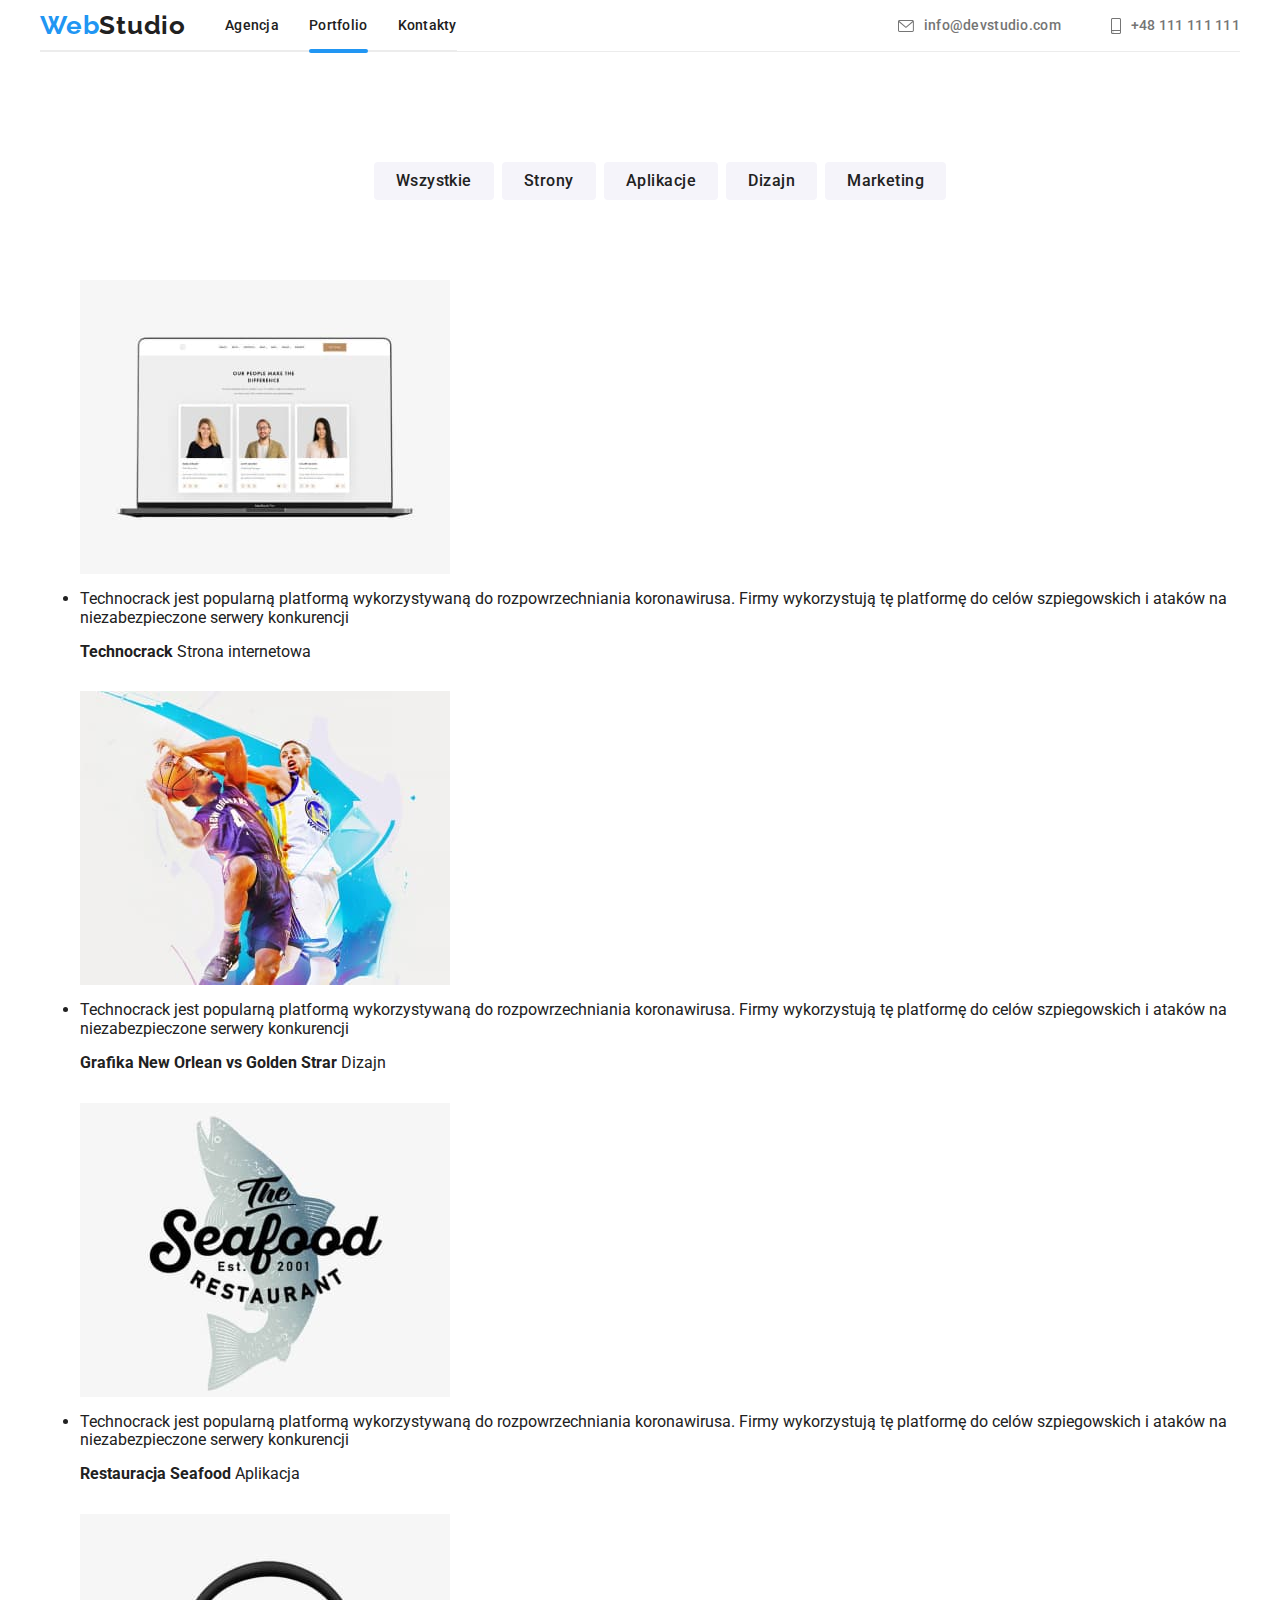
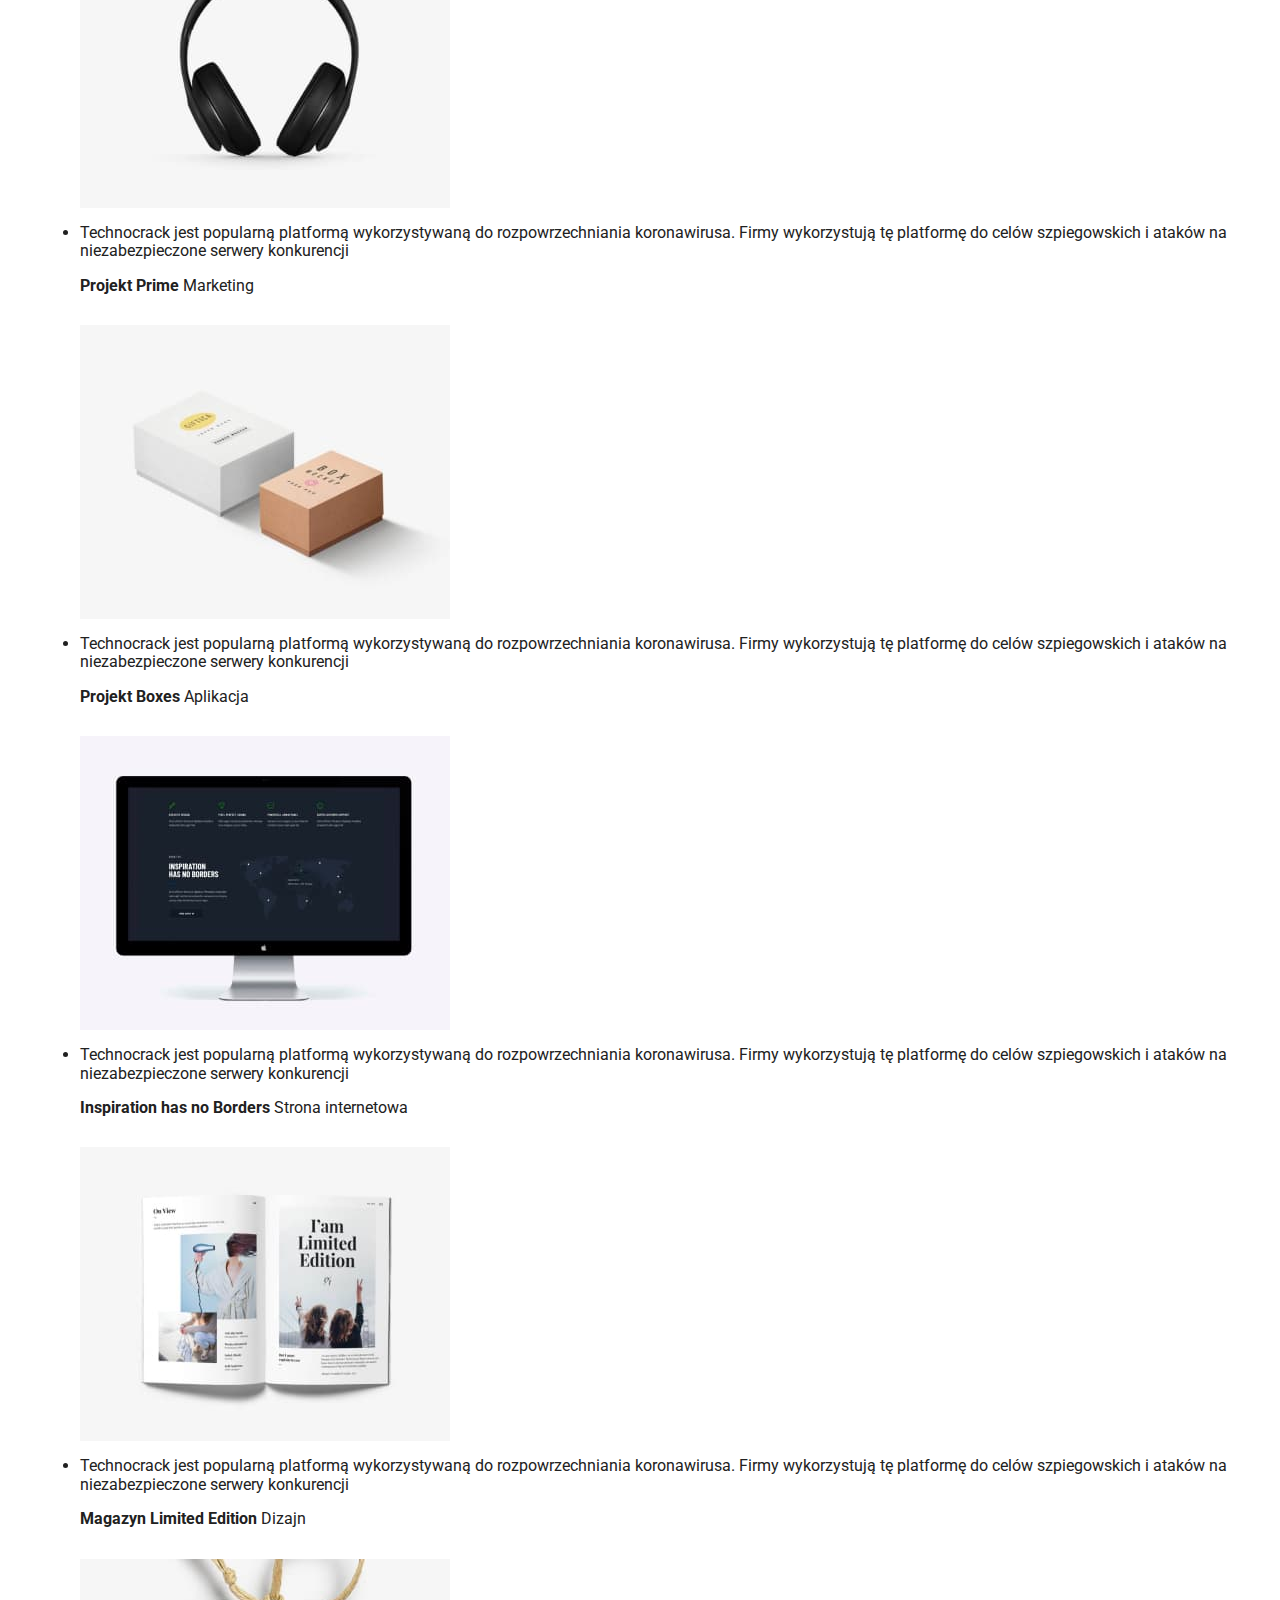
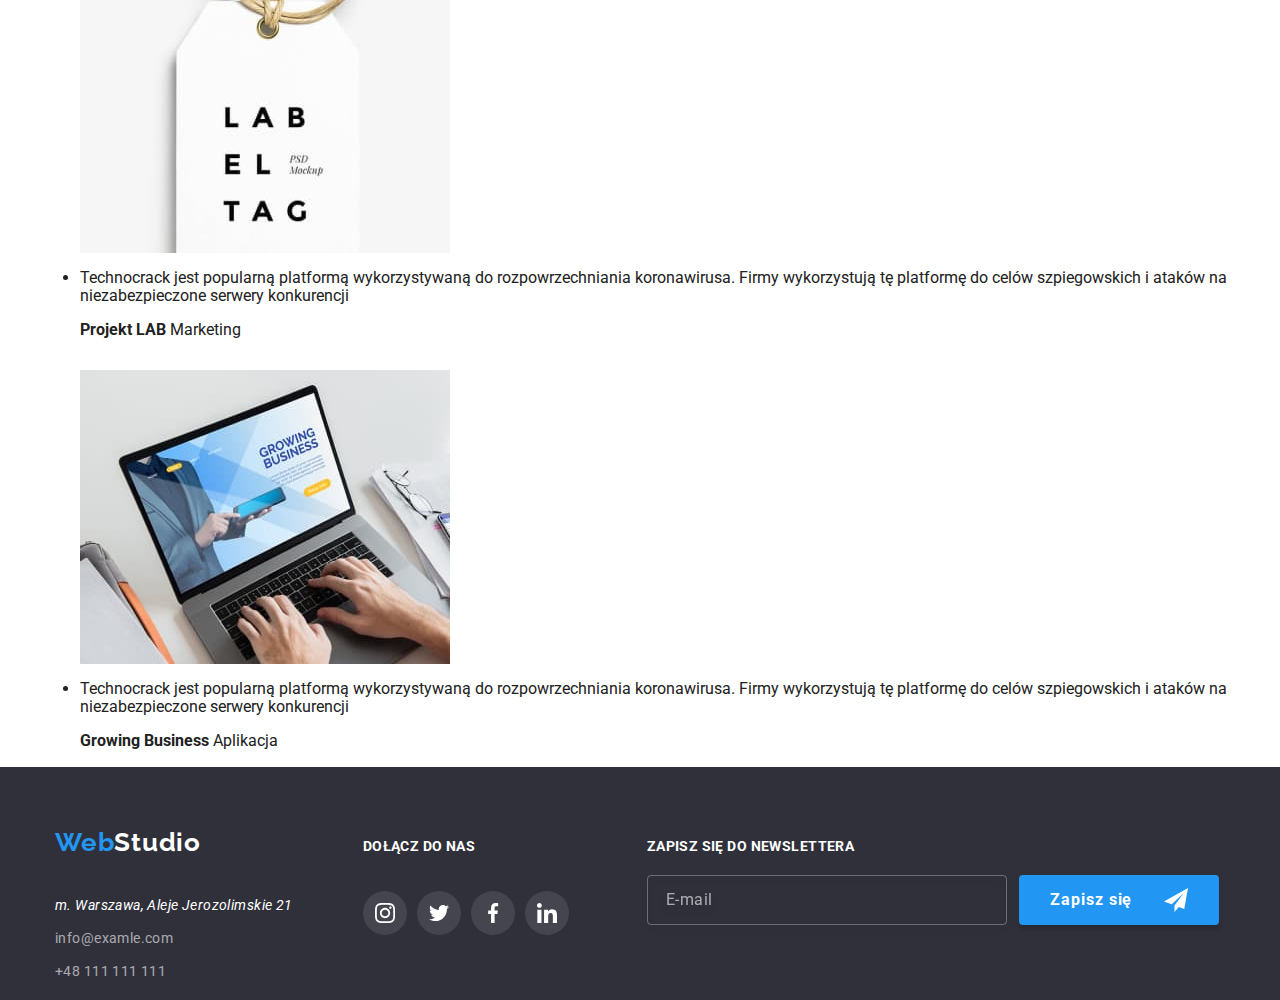
==== commit 603aa910: "SCSS" ====
--- a/portfolio.html
+++ b/portfolio.html
@@ -10,7 +10,7 @@
       rel="stylesheet"
     />
     <link rel="stylesheet" href="./css/modern-normalize.css" />
-    <link rel="stylesheet" href="./css/styles.css" />
+    <link rel="stylesheet" href="./css/main.min.css" />
   </head>
   <body>
     <!--Logo-->
--- a/css/main.min.css
+++ b/css/main.min.css
@@ -0,0 +1 @@
+:root{--main-color: #212121;--accent-color: #2196f3;--title-color: #ffffff;--descriptions-color: #757575;--filters-color: #f5f4fa;--background-social: rgba(255, 255, 255, 0.1);--client-color: #afb1b8;--main-font: "Roboto", sans-serif;--secondary-font: "Raleway", sans-serif}body{font-family:"Raleway",sans-serif;font-family:"Roboto",sans-serif;color:var(--main-color)}.button{font-weight:700;font-size:16px;line-height:1.87;letter-spacing:.06em;color:var(--title-color);background-color:var(--accent-color);width:200px;height:50px;border:0;cursor:pointer}.link{text-decoration:none;color:var(--main-color);transition:color;transition-duration:250ms;transition-timing-function:cubic-bezier(0.4, 0, 0.2, 1)}.link:hover,.link:focus,.link:active{color:var(--accent-color)}.container{margin:0 auto;width:100%;max-width:1200px}.section{padding-block:94px}.no-padding{padding-bottom:0px}.margins{margin:30px 0px 0px 0px}.no-gap{display:block}.shadows{box-shadow:0px 1px 3px rgba(0,0,0,.12),0px 1px 1px rgba(0,0,0,.14),0px 2px 1px rgba(0,0,0,.2);border-radius:0px 0px 4px 4px}.backdrop{position:fixed;display:flex;left:0;top:0;width:100%;height:100%;background-color:rgba(0,0,0,.2);transition:transform;transition-duration:250ms;transition-timing-function:cubic-bezier(0.4, 0, 0.2, 1);z-index:3}.is-hidden{transform:translateX(-100%)}.header-wrapper{display:flex;align-items:center;justify-content:space-between;border-bottom:1px solid #ececec}.logo{font-family:var(--secondary-font);font-weight:700;font-size:26px;line-height:1.19;letter-spacing:.03em;width:145px;text-decoration:none;color:var(--main-color);transition:color;transition-duration:250ms;transition-timing-function:cubic-bezier(0.4, 0, 0.2, 1)}.logo__web{color:var(--accent-color)}.logo:hover,.logo:focus,.logo:active{color:var(--accent-color)}.navigation{display:flex;justify-content:space-between;gap:30px;list-style-type:none}.navigation__link{font-weight:500;font-size:14px;line-height:1.14;letter-spacing:.02em;color:var(--main-color);width:254px;text-decoration:none;color:var(--main-color);transition:color;transition-duration:250ms;transition-timing-function:cubic-bezier(0.4, 0, 0.2, 1)}.navigation__link:hover,.navigation__link:focus,.navigation__link:active{color:var(--accent-color)}.navigation__underliner{position:relative}.navigation__underliner::after{content:"";display:block;position:absolute;width:100%;height:4px;border-radius:2px;background-color:var(--accent-color);transform:translateY(15px)}.contact{display:flex;justify-content:space-between;gap:50px;list-style-type:none}.contact__link{display:flex;align-items:center;justify-content:center;font-weight:500;font-size:14px;line-height:1.14;letter-spacing:.02em;color:var(--descriptions-color);text-decoration:none;transition:color;transition-duration:250ms;transition-timing-function:cubic-bezier(0.4, 0, 0.2, 1)}.contact__link:hover,.contact__link:focus,.contact__link:active{color:var(--accent-color)}.contact__link:hover .envelope,.contact__link:focus .envelope{fill:var(--accent-color)}.contact__link:hover .phone,.contact__link:focus .phone{fill:var(--accent-color)}.envelope{width:16px;height:12px;margin-right:10px;fill:var(--descriptions-color);transition:fill;transition-duration:250ms;transition-timing-function:cubic-bezier(0.4, 0, 0.2, 1)}.phone{width:10px;height:16px;margin-right:10px;fill:var(--descriptions-color);transition:fill;transition-duration:250ms;transition-timing-function:cubic-bezier(0.4, 0, 0.2, 1)}.slider__title{font-weight:900;font-size:44px;line-height:1.36;letter-spacing:.02em;color:var(--title-color);width:696px;text-align:center}.slider--button{box-shadow:0px 4px 4px rgba(0,0,0,.25);border-radius:4px}.slider{background-color:#2f303a;background-image:linear-gradient(rgba(47, 48, 58, 0.4), rgba(47, 48, 58, 0.4)),url(../images/hero.png);background-size:auto;background-repeat:no-repeat;background-position:50% 50%}.slider__wrapper{height:600px;display:flex;justify-content:center;flex-direction:column;align-items:center}.modal{width:528px;height:581px;background-color:#fff;box-shadow:0px 1px 3px rgba(0,0,0,.12),0px 1px 1px rgba(0,0,0,.14),0px 2px 1px rgba(0,0,0,.2);border-radius:4px;margin:auto;padding:8px}.modal__btn{cursor:pointer;width:30px;height:30px;border-radius:50%;border:1px solid rgba(0,0,0,.1);background-color:#fff;margin-left:93%}.modal__title{display:flex;font-weight:700;font-size:20px;line-height:1.15;letter-spacing:.03em;text-align:center;justify-content:center;margin-top:2px;color:var(--main-color)}.modal-content{display:flex;justify-content:center}.main-form{display:flex;position:relative;flex-direction:column;align-items:center}.main-form__fieldset{display:flex;position:relative;width:448px;height:40px;border:1px solid rgba(33,33,33,.2);border-radius:4px;padding-block:7px;margin-bottom:28px;transition:border-color;transition-duration:250ms;transition-timing-function:cubic-bezier(0.4, 0, 0.2, 1)}.main-form__fieldset:has(input:focus){border-color:var(--accent-color)}.main-form__fieldset:has(input:focus) .main-form__icon--name{fill:var(--accent-color)}.main-form__fieldset:has(input:focus) .main-form__icon--tel{fill:var(--accent-color)}.main-form__fieldset:has(input:focus) .main-form__icon--mail{fill:var(--accent-color)}.main-form__label{position:absolute;top:-18px;left:0px;font-weight:400;font-size:12px;line-height:1.16;letter-spacing:.01em;color:var(--descriptions-color)}.main-form__icon{text-align:center;margin-block:5px;margin-right:12px;transition:fill;transition-duration:250ms;transition-timing-function:cubic-bezier(0.4, 0, 0.2, 1)}.main-form__icon--name{width:12px;height:12px}.main-form__icon--tel{width:13px;height:13px}.main-form__icon--mail{width:15px;height:12px}.main-form__input{border:0;outline:0;width:390px}.main-form__fieldset-two{display:flex;position:relative;width:448px;height:40px;border:1px solid rgba(33,33,33,.2);border-radius:4px;padding-block:7px;margin-bottom:20px;height:120px;transition:border-color;transition-duration:250ms;transition-timing-function:cubic-bezier(0.4, 0, 0.2, 1)}.main-form__fieldset-two:has(textarea:focus){border-color:var(--accent-color)}.main-form__textarea{width:100%;height:96px;background-color:rgba(0,0,0,0);border:0;resize:none;outline:0}textarea::placeholder{font-weight:400;font-size:12px;line-height:1.16;letter-spacing:.01em;color:rgba(117,117,117,.5)}.legal{position:relative;text-align:center;font-weight:400;font-size:14px;line-height:1.71;letter-spacing:.03em;color:var(--descriptions-color);cursor:pointer;padding-left:6px}.legal input{cursor:pointer;opacity:0}.legal__span{color:#2196f3;text-decoration:underline;text-decoration-skip-ink:none}.legal__basic{width:16px;height:15px;position:absolute;left:-2px;top:4px;opacity:1;transition:opacity;transition-duration:250ms;transition-timing-function:cubic-bezier(0.4, 0, 0.2, 1)}.legal__check{width:17px;height:16px;position:absolute;left:-3px;top:3px;opacity:0;transition:opacity;transition-duration:250ms;transition-timing-function:cubic-bezier(0.4, 0, 0.2, 1)}.legal input:checked~.legal__basic{opacity:0}.legal input:checked~.legal__check{opacity:1}.submit{font-weight:700;font-size:16px;line-height:1.87;color:var(--title-color);width:200px;height:50px;background:var(--accent-color);box-shadow:0px 4px 4px rgba(0,0,0,.15);border-radius:4px;border:0;margin-top:30px;cursor:pointer}.strengths{display:flex;justify-content:space-between;gap:30px;list-style-type:none}.strengths__item{display:flex;align-items:center;justify-content:center;justify-content:center;background-color:var(--filters-color);margin-bottom:30px;padding:25px 100px 25px 100px}.strengths__icon{display:flex;align-items:center;fill:var(--filters-color);border-radius:4px;width:70px;height:70px}.strengths__feature{font-weight:700;font-size:14px;line-height:1.14;letter-spacing:.03em;color:var(--main-color)}.strengths__description{font-weight:400;font-size:14px;line-height:1.71;letter-spacing:.03em;color:var(--descriptions-color)}.list{list-style-type:none}.scope{display:flex;justify-content:center;align-items:center;gap:10px;list-style-type:none}.section__title{font-weight:700;font-size:36px;line-height:1.17;letter-spacing:.03em;color:var(--main-color);text-align:center;padding-bottom:50px;margin-top:0px;margin-bottom:0px}.relative{position:relative}.scope__position{position:absolute;width:100%;background-image:linear-gradient(rgba(47, 48, 58, 0.8), rgba(47, 48, 58, 0.8));height:70px;top:224px;display:flex;align-items:center;justify-content:center;z-index:2}.scope__feature{font-weight:700;font-size:14px;line-height:1.14;letter-spacing:.03em;color:var(--title-color)}.section-background{background-color:var(--filters-color)}.members{display:flex;justify-content:space-around;padding-left:0px;margin-bottom:0px;list-style-type:none}.members__description{font-weight:400;font-size:16px;line-height:1.19;letter-spacing:.03em;color:var(--descriptions-color);width:270px;height:148px;background-color:var(--title-color);text-align:center;display:flex;flex-direction:column;gap:10px;border-radius:0px 0px 4px 4px}.members__name{font-weight:500;font-size:16px;line-height:1.19;letter-spacing:.03em;color:var(--main-color);text-align:center;padding-top:30px}.social-list{display:flex;align-items:center;justify-content:space-between;padding-left:32px;padding-right:32px;list-style-type:none}.social-list__link{transition:fill background-color;transition-duration:250ms;transition-timing-function:cubic-bezier(0.4, 0, 0.2, 1)}.social-list__link:hover .social-list__icon,.social-list__link:focus .social-list__icon,.social-list__link:active .social-list__icon{fill:var(--title-color);background-color:var(--accent-color)}.social-list__icon{width:44px;height:44px;fill:#afb1b8;background-color:var(--title-color);border-radius:50%;transition:fill background-color;transition-duration:250ms;transition-timing-function:cubic-bezier(0.4, 0, 0.2, 1)}.client-list{display:flex;align-items:center;justify-content:space-around;list-style-type:none}.client-list__client{border:1px solid #afb1b8;border-radius:4%;width:170px;height:92px;padding:16px 32px 16px 32px;fill:var(--client-color);transition:fill;transition-duration:250ms;transition-timing-function:cubic-bezier(0.4, 0, 0.2, 1)}.client-list__client:hover,.client-list__client:focus{border-color:var(--accent-color);fill:var(--accent-color)}.footer-background-color{background-color:#2f303a}.footer-flex{display:flex;align-items:flex-start;justify-content:flex-start}.footer{display:flex;flex-direction:column}.footer-logo{font-family:var(--secondary-font);font-weight:700;font-size:26px;line-height:1.19;letter-spacing:.03em;color:var(--title-color);padding-top:60px;padding-left:15px;text-decoration:none;list-style-type:none;transition:color;transition-duration:250ms;transition-timing-function:cubic-bezier(0.4, 0, 0.2, 1)}.footer-logo:hover,.footer-logo:focus,.footer-logo:active{color:var(--accent-color)}.adress-wrapper{display:flex;justify-content:space-between;flex-direction:column;padding-top:20px;padding-left:15px;gap:9px;list-style-type:none}.address{font-weight:400;font-size:14px;line-height:1.71;letter-spacing:.03em;color:var(--title-color)}.mail{font-weight:400;font-size:14px;line-height:1.71;letter-spacing:.03em;color:rgba(255,255,255,.6);text-decoration:none;transition:color;transition-duration:250ms;transition-timing-function:cubic-bezier(0.4, 0, 0.2, 1)}.mail:hover,.mail:focus,.mail:active{color:var(--accent-color)}.social-padding{padding-top:72px;padding-left:70px;display:flex;flex-direction:column}.footer-title{font-weight:700;font-size:14px;line-height:1.14;letter-spacing:.03em;color:var(--title-color);padding-bottom:20px;margin-top:0px;margin-bottom:0px}.social-footer{gap:10px;display:flex;justify-content:flex-start;align-items:center;transition:fill background-color;transition-duration:250ms;transition-timing-function:cubic-bezier(0.4, 0, 0.2, 1);padding-left:0;list-style-type:none}.social-footer__link{display:flex;width:44px;height:44px;background-color:rgba(255,255,255,.1);fill:var(--title-color);border-radius:50%;align-items:center;justify-content:center}.social-footer__icon{width:44px;height:44px;border-radius:50%;--color5: var(--background-social);--color4: var(--title-color);transition:fill background-color;transition-duration:250ms;transition-timing-function:cubic-bezier(0.4, 0, 0.2, 1)}.social-footer__icon:hover,.social-footer__icon:focus,.social-footer__icon:active{fill:var(--title-color);background-color:var(--accent-color)}.newsletter-padding{padding-top:72px;padding-left:78px;display:flex;flex-direction:column}.footer-title--padding{padding-bottom:20px;margin-top:0px;margin-bottom:0px}.newsletter{display:flex;align-items:center}.newsletter__fieldset{display:flex;align-items:center;margin-left:0px;margin-right:0px;width:358px;height:50px;padding-top:10px;padding-inline:16px 0px;border:1px solid rgba(255,255,255,.3);filter:drop-shadow(0px 4px 4px rgba(0, 0, 0, 0.15));border-radius:4px;transition:border-color;transition-duration:250ms;transition-timing-function:cubic-bezier(0.4, 0, 0.2, 1)}.newsletter__fieldset:has(input:focus){border-color:var(--accent-color)}.newsletter__input{display:flex;border:0;outline:0;background-color:rgba(0,0,0,0);width:342px;color:var(--title-color)}.newsletter__input::placeholder{font-weight:400;font-size:16px;line-height:1.25;letter-spacing:.03em;color:rgba(255,255,255,.6);width:100%}.button--sign-in{display:flex;align-items:center;text-align:center;justify-content:space-evenly;box-shadow:0px 4px 4px rgba(0,0,0,.15);border-radius:4px;margin-left:12px;padding-left:0px;padding-right:0px}.button__icon-send{width:24px;height:24px}.filters-nav{padding-top:94px;padding-bottom:50px;display:flex;align-items:center;justify-content:center;gap:8px;list-style-type:none}.filter{font-weight:500;font-size:16px;line-height:1.62;letter-spacing:.03em;color:var(--main-color);cursor:pointer;background-color:var(--filters-color);border:none;border-radius:4px;padding:6px 22px 6px 22px;transition:background-color,color,box-shadow;transition-duration:250ms;transition-timing-function:cubic-bezier(0.4, 0, 0.2, 1)}.filter:hover,.filter:focus,.filter:active{background-color:var(--accent-color);color:var(--title-color);box-shadow:0px 3px 1px rgba(0,0,0,.1),0px 1px 2px rgba(0,0,0,.08),0px 2px 2px rgba(0,0,0,.12)}/*# sourceMappingURL=main.min.css.map */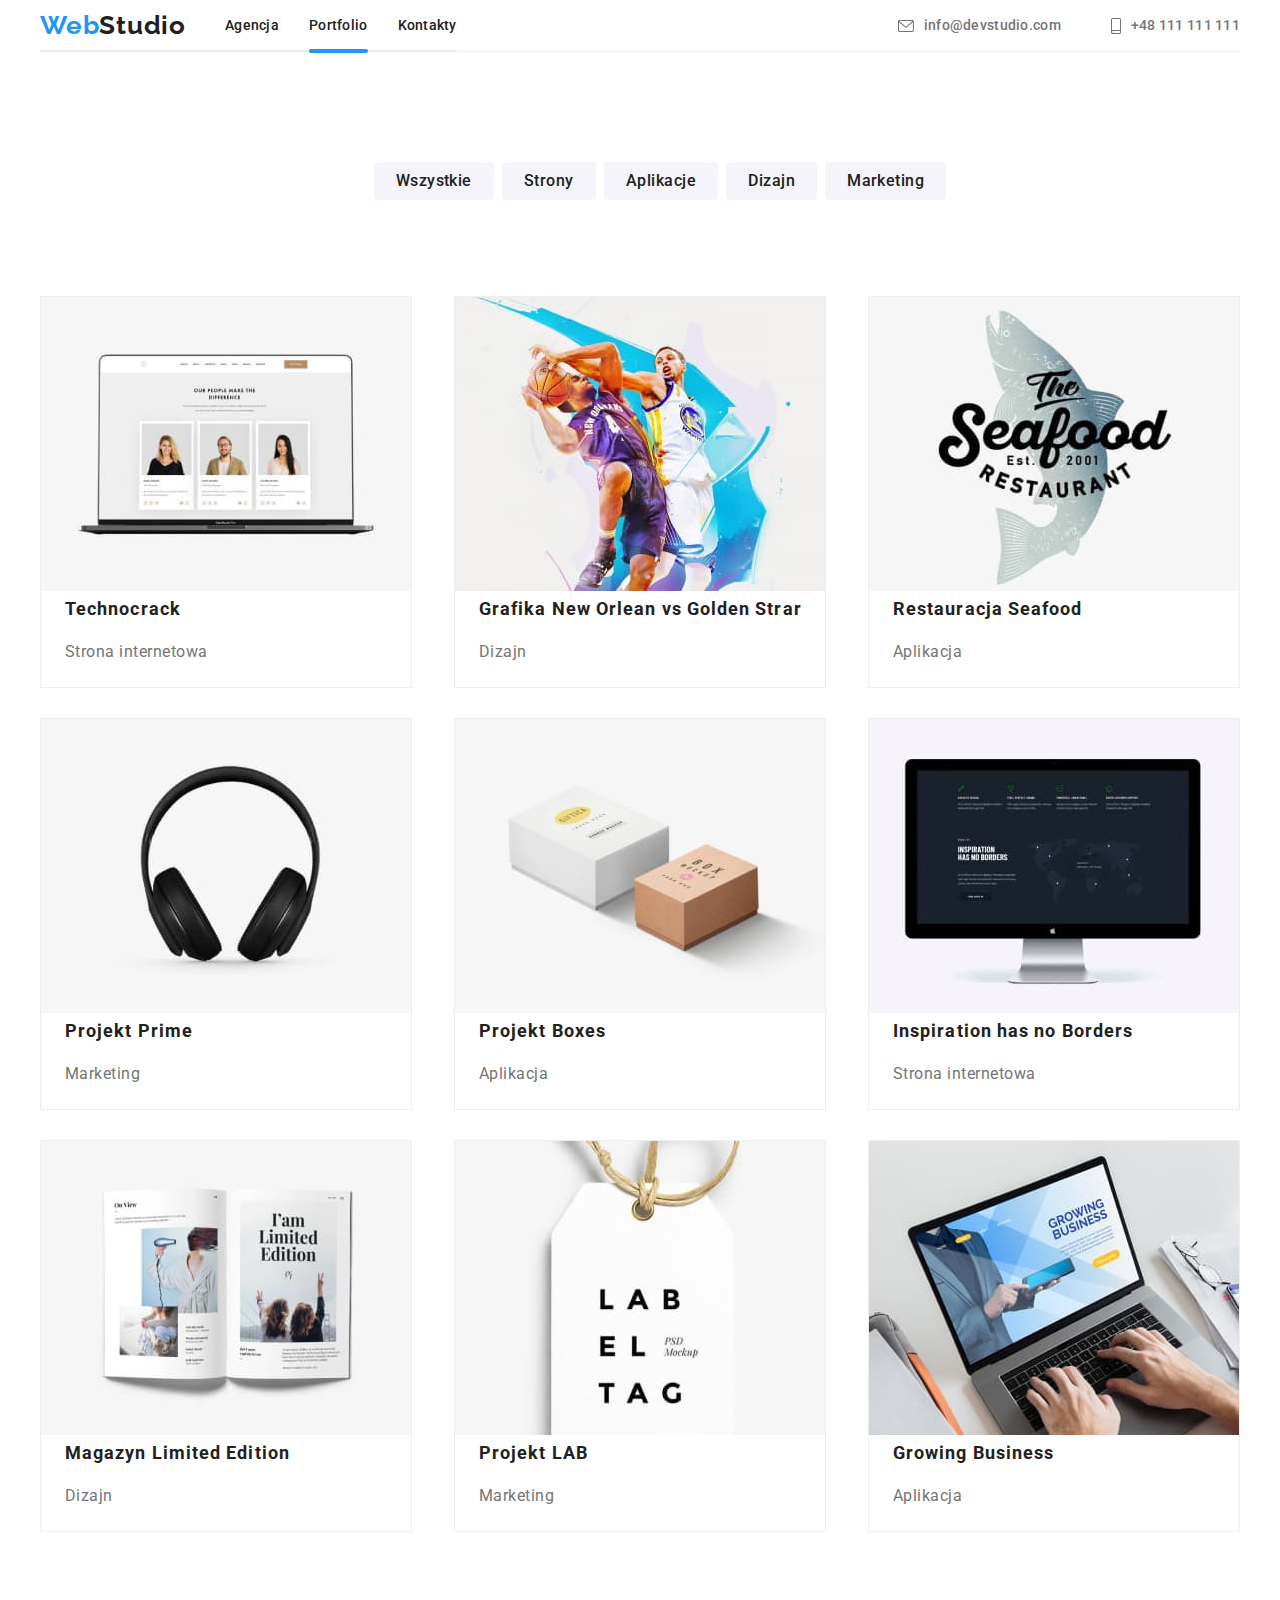
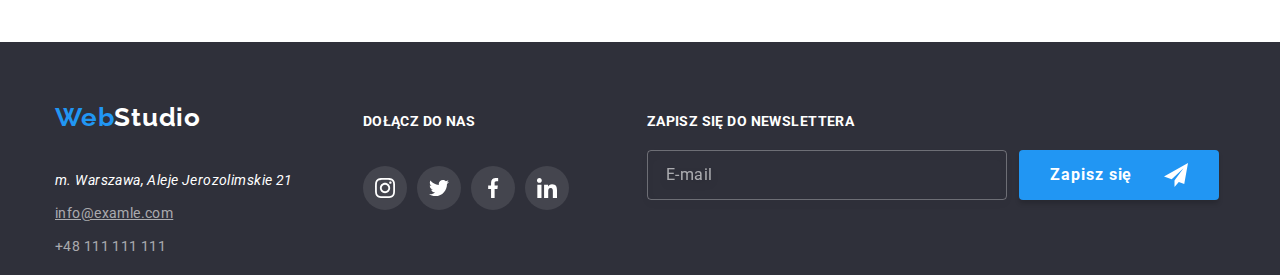
==== commit 7a32b97f: "bez project item" ====
--- a/portfolio.html
+++ b/portfolio.html
@@ -81,7 +81,7 @@
       <!--Portfolio-->
       <div class="container">
         <ul class="project">
-          <li class="project__item">
+          <li>
             <figure class="margins borders card-hover">
               <div class="cover">
                 <img
@@ -106,7 +106,7 @@
               </figcaption>
             </figure>
           </li>
-          <li class="project__item">
+          <li>
             <figure class="margins borders card-hover">
               <div class="cover">
                 <img
@@ -133,7 +133,7 @@
               </figcaption>
             </figure>
           </li>
-          <li class="project__item">
+          <li>
             <figure class="margins borders card-hover">
               <div class="cover">
                 <img
@@ -158,7 +158,7 @@
               </figcaption>
             </figure>
           </li>
-          <li class="project__item">
+          <li>
             <figure class="margins borders card-hover">
               <div class="cover">
                 <img
@@ -182,7 +182,7 @@
               </figcaption>
             </figure>
           </li>
-          <li class="project__item">
+          <li>
             <figure class="margins borders card-hover">
               <div class="cover">
                 <img
@@ -206,7 +206,7 @@
               </figcaption>
             </figure>
           </li>
-          <li class="project__item">
+          <li>
             <figure class="margins borders card-hover">
               <div class="cover">
                 <img
@@ -233,7 +233,7 @@
               </figcaption>
             </figure>
           </li>
-          <li class="project__item">
+          <li>
             <figure class="margins borders card-hover">
               <div class="cover">
                 <img
@@ -258,7 +258,7 @@
               </figcaption>
             </figure>
           </li>
-          <li class="project__item">
+          <li>
             <figure class="margins borders card-hover">
               <div class="cover">
                 <img
@@ -282,7 +282,7 @@
               </figcaption>
             </figure>
           </li>
-          <li class="project__item">
+          <li>
             <figure class="margins borders card-hover">
               <div class="cover">
                 <img
--- a/css/main.min.css
+++ b/css/main.min.css
@@ -1 +1 @@
-:root{--main-color: #212121;--accent-color: #2196f3;--title-color: #ffffff;--descriptions-color: #757575;--filters-color: #f5f4fa;--background-social: rgba(255, 255, 255, 0.1);--client-color: #afb1b8;--main-font: "Roboto", sans-serif;--secondary-font: "Raleway", sans-serif}body{font-family:"Raleway",sans-serif;font-family:"Roboto",sans-serif;color:var(--main-color)}.button{font-weight:700;font-size:16px;line-height:1.87;letter-spacing:.06em;color:var(--title-color);background-color:var(--accent-color);width:200px;height:50px;border:0;cursor:pointer}.link{text-decoration:none;color:var(--main-color);transition:color;transition-duration:250ms;transition-timing-function:cubic-bezier(0.4, 0, 0.2, 1)}.link:hover,.link:focus,.link:active{color:var(--accent-color)}.container{margin:0 auto;width:100%;max-width:1200px}.section{padding-block:94px}.no-padding{padding-bottom:0px}.margins{margin:30px 0px 0px 0px}.no-gap{display:block}.shadows{box-shadow:0px 1px 3px rgba(0,0,0,.12),0px 1px 1px rgba(0,0,0,.14),0px 2px 1px rgba(0,0,0,.2);border-radius:0px 0px 4px 4px}.backdrop{position:fixed;display:flex;left:0;top:0;width:100%;height:100%;background-color:rgba(0,0,0,.2);transition:transform;transition-duration:250ms;transition-timing-function:cubic-bezier(0.4, 0, 0.2, 1);z-index:3}.is-hidden{transform:translateX(-100%)}.header-wrapper{display:flex;align-items:center;justify-content:space-between;border-bottom:1px solid #ececec}.logo{font-family:var(--secondary-font);font-weight:700;font-size:26px;line-height:1.19;letter-spacing:.03em;width:145px;text-decoration:none;color:var(--main-color);transition:color;transition-duration:250ms;transition-timing-function:cubic-bezier(0.4, 0, 0.2, 1)}.logo__web{color:var(--accent-color)}.logo:hover,.logo:focus,.logo:active{color:var(--accent-color)}.navigation{display:flex;justify-content:space-between;gap:30px;list-style-type:none}.navigation__link{font-weight:500;font-size:14px;line-height:1.14;letter-spacing:.02em;color:var(--main-color);width:254px;text-decoration:none;color:var(--main-color);transition:color;transition-duration:250ms;transition-timing-function:cubic-bezier(0.4, 0, 0.2, 1)}.navigation__link:hover,.navigation__link:focus,.navigation__link:active{color:var(--accent-color)}.navigation__underliner{position:relative}.navigation__underliner::after{content:"";display:block;position:absolute;width:100%;height:4px;border-radius:2px;background-color:var(--accent-color);transform:translateY(15px)}.contact{display:flex;justify-content:space-between;gap:50px;list-style-type:none}.contact__link{display:flex;align-items:center;justify-content:center;font-weight:500;font-size:14px;line-height:1.14;letter-spacing:.02em;color:var(--descriptions-color);text-decoration:none;transition:color;transition-duration:250ms;transition-timing-function:cubic-bezier(0.4, 0, 0.2, 1)}.contact__link:hover,.contact__link:focus,.contact__link:active{color:var(--accent-color)}.contact__link:hover .envelope,.contact__link:focus .envelope{fill:var(--accent-color)}.contact__link:hover .phone,.contact__link:focus .phone{fill:var(--accent-color)}.envelope{width:16px;height:12px;margin-right:10px;fill:var(--descriptions-color);transition:fill;transition-duration:250ms;transition-timing-function:cubic-bezier(0.4, 0, 0.2, 1)}.phone{width:10px;height:16px;margin-right:10px;fill:var(--descriptions-color);transition:fill;transition-duration:250ms;transition-timing-function:cubic-bezier(0.4, 0, 0.2, 1)}.slider__title{font-weight:900;font-size:44px;line-height:1.36;letter-spacing:.02em;color:var(--title-color);width:696px;text-align:center}.slider--button{box-shadow:0px 4px 4px rgba(0,0,0,.25);border-radius:4px}.slider{background-color:#2f303a;background-image:linear-gradient(rgba(47, 48, 58, 0.4), rgba(47, 48, 58, 0.4)),url(../images/hero.png);background-size:auto;background-repeat:no-repeat;background-position:50% 50%}.slider__wrapper{height:600px;display:flex;justify-content:center;flex-direction:column;align-items:center}.modal{width:528px;height:581px;background-color:#fff;box-shadow:0px 1px 3px rgba(0,0,0,.12),0px 1px 1px rgba(0,0,0,.14),0px 2px 1px rgba(0,0,0,.2);border-radius:4px;margin:auto;padding:8px}.modal__btn{cursor:pointer;width:30px;height:30px;border-radius:50%;border:1px solid rgba(0,0,0,.1);background-color:#fff;margin-left:93%}.modal__title{display:flex;font-weight:700;font-size:20px;line-height:1.15;letter-spacing:.03em;text-align:center;justify-content:center;margin-top:2px;color:var(--main-color)}.modal-content{display:flex;justify-content:center}.main-form{display:flex;position:relative;flex-direction:column;align-items:center}.main-form__fieldset{display:flex;position:relative;width:448px;height:40px;border:1px solid rgba(33,33,33,.2);border-radius:4px;padding-block:7px;margin-bottom:28px;transition:border-color;transition-duration:250ms;transition-timing-function:cubic-bezier(0.4, 0, 0.2, 1)}.main-form__fieldset:has(input:focus){border-color:var(--accent-color)}.main-form__fieldset:has(input:focus) .main-form__icon--name{fill:var(--accent-color)}.main-form__fieldset:has(input:focus) .main-form__icon--tel{fill:var(--accent-color)}.main-form__fieldset:has(input:focus) .main-form__icon--mail{fill:var(--accent-color)}.main-form__label{position:absolute;top:-18px;left:0px;font-weight:400;font-size:12px;line-height:1.16;letter-spacing:.01em;color:var(--descriptions-color)}.main-form__icon{text-align:center;margin-block:5px;margin-right:12px;transition:fill;transition-duration:250ms;transition-timing-function:cubic-bezier(0.4, 0, 0.2, 1)}.main-form__icon--name{width:12px;height:12px}.main-form__icon--tel{width:13px;height:13px}.main-form__icon--mail{width:15px;height:12px}.main-form__input{border:0;outline:0;width:390px}.main-form__fieldset-two{display:flex;position:relative;width:448px;height:40px;border:1px solid rgba(33,33,33,.2);border-radius:4px;padding-block:7px;margin-bottom:20px;height:120px;transition:border-color;transition-duration:250ms;transition-timing-function:cubic-bezier(0.4, 0, 0.2, 1)}.main-form__fieldset-two:has(textarea:focus){border-color:var(--accent-color)}.main-form__textarea{width:100%;height:96px;background-color:rgba(0,0,0,0);border:0;resize:none;outline:0}textarea::placeholder{font-weight:400;font-size:12px;line-height:1.16;letter-spacing:.01em;color:rgba(117,117,117,.5)}.legal{position:relative;text-align:center;font-weight:400;font-size:14px;line-height:1.71;letter-spacing:.03em;color:var(--descriptions-color);cursor:pointer;padding-left:6px}.legal input{cursor:pointer;opacity:0}.legal__span{color:#2196f3;text-decoration:underline;text-decoration-skip-ink:none}.legal__basic{width:16px;height:15px;position:absolute;left:-2px;top:4px;opacity:1;transition:opacity;transition-duration:250ms;transition-timing-function:cubic-bezier(0.4, 0, 0.2, 1)}.legal__check{width:17px;height:16px;position:absolute;left:-3px;top:3px;opacity:0;transition:opacity;transition-duration:250ms;transition-timing-function:cubic-bezier(0.4, 0, 0.2, 1)}.legal input:checked~.legal__basic{opacity:0}.legal input:checked~.legal__check{opacity:1}.submit{font-weight:700;font-size:16px;line-height:1.87;color:var(--title-color);width:200px;height:50px;background:var(--accent-color);box-shadow:0px 4px 4px rgba(0,0,0,.15);border-radius:4px;border:0;margin-top:30px;cursor:pointer}.strengths{display:flex;justify-content:space-between;gap:30px;list-style-type:none}.strengths__item{display:flex;align-items:center;justify-content:center;justify-content:center;background-color:var(--filters-color);margin-bottom:30px;padding:25px 100px 25px 100px}.strengths__icon{display:flex;align-items:center;fill:var(--filters-color);border-radius:4px;width:70px;height:70px}.strengths__feature{font-weight:700;font-size:14px;line-height:1.14;letter-spacing:.03em;color:var(--main-color)}.strengths__description{font-weight:400;font-size:14px;line-height:1.71;letter-spacing:.03em;color:var(--descriptions-color)}.list{list-style-type:none}.scope{display:flex;justify-content:center;align-items:center;gap:10px;list-style-type:none}.section__title{font-weight:700;font-size:36px;line-height:1.17;letter-spacing:.03em;color:var(--main-color);text-align:center;padding-bottom:50px;margin-top:0px;margin-bottom:0px}.relative{position:relative}.scope__position{position:absolute;width:100%;background-image:linear-gradient(rgba(47, 48, 58, 0.8), rgba(47, 48, 58, 0.8));height:70px;top:224px;display:flex;align-items:center;justify-content:center;z-index:2}.scope__feature{font-weight:700;font-size:14px;line-height:1.14;letter-spacing:.03em;color:var(--title-color)}.section-background{background-color:var(--filters-color)}.members{display:flex;justify-content:space-around;padding-left:0px;margin-bottom:0px;list-style-type:none}.members__description{font-weight:400;font-size:16px;line-height:1.19;letter-spacing:.03em;color:var(--descriptions-color);width:270px;height:148px;background-color:var(--title-color);text-align:center;display:flex;flex-direction:column;gap:10px;border-radius:0px 0px 4px 4px}.members__name{font-weight:500;font-size:16px;line-height:1.19;letter-spacing:.03em;color:var(--main-color);text-align:center;padding-top:30px}.social-list{display:flex;align-items:center;justify-content:space-between;padding-left:32px;padding-right:32px;list-style-type:none}.social-list__link{transition:fill background-color;transition-duration:250ms;transition-timing-function:cubic-bezier(0.4, 0, 0.2, 1)}.social-list__link:hover .social-list__icon,.social-list__link:focus .social-list__icon,.social-list__link:active .social-list__icon{fill:var(--title-color);background-color:var(--accent-color)}.social-list__icon{width:44px;height:44px;fill:#afb1b8;background-color:var(--title-color);border-radius:50%;transition:fill background-color;transition-duration:250ms;transition-timing-function:cubic-bezier(0.4, 0, 0.2, 1)}.client-list{display:flex;align-items:center;justify-content:space-around;list-style-type:none}.client-list__client{border:1px solid #afb1b8;border-radius:4%;width:170px;height:92px;padding:16px 32px 16px 32px;fill:var(--client-color);transition:fill;transition-duration:250ms;transition-timing-function:cubic-bezier(0.4, 0, 0.2, 1)}.client-list__client:hover,.client-list__client:focus{border-color:var(--accent-color);fill:var(--accent-color)}.footer-background-color{background-color:#2f303a}.footer-flex{display:flex;align-items:flex-start;justify-content:flex-start}.footer{display:flex;flex-direction:column}.footer-logo{font-family:var(--secondary-font);font-weight:700;font-size:26px;line-height:1.19;letter-spacing:.03em;color:var(--title-color);padding-top:60px;padding-left:15px;text-decoration:none;list-style-type:none;transition:color;transition-duration:250ms;transition-timing-function:cubic-bezier(0.4, 0, 0.2, 1)}.footer-logo:hover,.footer-logo:focus,.footer-logo:active{color:var(--accent-color)}.adress-wrapper{display:flex;justify-content:space-between;flex-direction:column;padding-top:20px;padding-left:15px;gap:9px;list-style-type:none}.address{font-weight:400;font-size:14px;line-height:1.71;letter-spacing:.03em;color:var(--title-color)}.mail{font-weight:400;font-size:14px;line-height:1.71;letter-spacing:.03em;color:rgba(255,255,255,.6);text-decoration:none;transition:color;transition-duration:250ms;transition-timing-function:cubic-bezier(0.4, 0, 0.2, 1)}.mail:hover,.mail:focus,.mail:active{color:var(--accent-color)}.social-padding{padding-top:72px;padding-left:70px;display:flex;flex-direction:column}.footer-title{font-weight:700;font-size:14px;line-height:1.14;letter-spacing:.03em;color:var(--title-color);padding-bottom:20px;margin-top:0px;margin-bottom:0px}.social-footer{gap:10px;display:flex;justify-content:flex-start;align-items:center;transition:fill background-color;transition-duration:250ms;transition-timing-function:cubic-bezier(0.4, 0, 0.2, 1);padding-left:0;list-style-type:none}.social-footer__link{display:flex;width:44px;height:44px;background-color:rgba(255,255,255,.1);fill:var(--title-color);border-radius:50%;align-items:center;justify-content:center}.social-footer__icon{width:44px;height:44px;border-radius:50%;--color5: var(--background-social);--color4: var(--title-color);transition:fill background-color;transition-duration:250ms;transition-timing-function:cubic-bezier(0.4, 0, 0.2, 1)}.social-footer__icon:hover,.social-footer__icon:focus,.social-footer__icon:active{fill:var(--title-color);background-color:var(--accent-color)}.newsletter-padding{padding-top:72px;padding-left:78px;display:flex;flex-direction:column}.footer-title--padding{padding-bottom:20px;margin-top:0px;margin-bottom:0px}.newsletter{display:flex;align-items:center}.newsletter__fieldset{display:flex;align-items:center;margin-left:0px;margin-right:0px;width:358px;height:50px;padding-top:10px;padding-inline:16px 0px;border:1px solid rgba(255,255,255,.3);filter:drop-shadow(0px 4px 4px rgba(0, 0, 0, 0.15));border-radius:4px;transition:border-color;transition-duration:250ms;transition-timing-function:cubic-bezier(0.4, 0, 0.2, 1)}.newsletter__fieldset:has(input:focus){border-color:var(--accent-color)}.newsletter__input{display:flex;border:0;outline:0;background-color:rgba(0,0,0,0);width:342px;color:var(--title-color)}.newsletter__input::placeholder{font-weight:400;font-size:16px;line-height:1.25;letter-spacing:.03em;color:rgba(255,255,255,.6);width:100%}.button--sign-in{display:flex;align-items:center;text-align:center;justify-content:space-evenly;box-shadow:0px 4px 4px rgba(0,0,0,.15);border-radius:4px;margin-left:12px;padding-left:0px;padding-right:0px}.button__icon-send{width:24px;height:24px}.filters-nav{padding-top:94px;padding-bottom:50px;display:flex;align-items:center;justify-content:center;gap:8px;list-style-type:none}.filter{font-weight:500;font-size:16px;line-height:1.62;letter-spacing:.03em;color:var(--main-color);cursor:pointer;background-color:var(--filters-color);border:none;border-radius:4px;padding:6px 22px 6px 22px;transition:background-color,color,box-shadow;transition-duration:250ms;transition-timing-function:cubic-bezier(0.4, 0, 0.2, 1)}.filter:hover,.filter:focus,.filter:active{background-color:var(--accent-color);color:var(--title-color);box-shadow:0px 3px 1px rgba(0,0,0,.1),0px 1px 2px rgba(0,0,0,.08),0px 2px 2px rgba(0,0,0,.12)}/*# sourceMappingURL=main.min.css.map */+:root{--main-color: #212121;--accent-color: #2196f3;--title-color: #ffffff;--descriptions-color: #757575;--filters-color: #f5f4fa;--background-social: rgba(255, 255, 255, 0.1);--client-color: #afb1b8;--main-font: "Roboto", sans-serif;--secondary-font: "Raleway", sans-serif}body{font-family:"Raleway",sans-serif;font-family:"Roboto",sans-serif;color:var(--main-color)}.button{font-weight:700;font-size:16px;line-height:1.87;letter-spacing:.06em;color:var(--title-color);background-color:var(--accent-color);width:200px;height:50px;border:0;cursor:pointer}.link{text-decoration:none;color:var(--main-color);transition:color;transition-duration:250ms;transition-timing-function:cubic-bezier(0.4, 0, 0.2, 1)}.link:hover,.link:focus,.link:active{color:var(--accent-color)}.container{margin:0 auto;width:100%;max-width:1200px}.section{padding-block:94px}.no-padding{padding-bottom:0px}.margins{margin:30px 0px 0px 0px}.no-gap{display:block}.shadows{box-shadow:0px 1px 3px rgba(0,0,0,.12),0px 1px 1px rgba(0,0,0,.14),0px 2px 1px rgba(0,0,0,.2);border-radius:0px 0px 4px 4px}.backdrop{position:fixed;display:flex;left:0;top:0;width:100%;height:100%;background-color:rgba(0,0,0,.2);transition:transform;transition-duration:250ms;transition-timing-function:cubic-bezier(0.4, 0, 0.2, 1);z-index:3}.is-hidden{transform:translateX(-100%)}.header-wrapper{display:flex;align-items:center;justify-content:space-between;border-bottom:1px solid #ececec}.logo{font-family:var(--secondary-font);font-weight:700;font-size:26px;line-height:1.19;letter-spacing:.03em;width:145px;text-decoration:none;color:var(--main-color);transition:color;transition-duration:250ms;transition-timing-function:cubic-bezier(0.4, 0, 0.2, 1)}.logo__web{color:var(--accent-color)}.logo:hover,.logo:focus,.logo:active{color:var(--accent-color)}.navigation{display:flex;justify-content:space-between;gap:30px;list-style-type:none}.navigation__link{font-weight:500;font-size:14px;line-height:1.14;letter-spacing:.02em;color:var(--main-color);width:254px;text-decoration:none;color:var(--main-color);transition:color;transition-duration:250ms;transition-timing-function:cubic-bezier(0.4, 0, 0.2, 1)}.navigation__link:hover,.navigation__link:focus,.navigation__link:active{color:var(--accent-color)}.navigation__underliner{position:relative}.navigation__underliner::after{content:"";display:block;position:absolute;width:100%;height:4px;border-radius:2px;background-color:var(--accent-color);transform:translateY(15px)}.contact{display:flex;justify-content:space-between;gap:50px;list-style-type:none}.contact__link{display:flex;align-items:center;justify-content:center;font-weight:500;font-size:14px;line-height:1.14;letter-spacing:.02em;color:var(--descriptions-color);text-decoration:none;transition:color;transition-duration:250ms;transition-timing-function:cubic-bezier(0.4, 0, 0.2, 1)}.contact__link:hover,.contact__link:focus,.contact__link:active{color:var(--accent-color)}.contact__link:hover .envelope,.contact__link:focus .envelope{fill:var(--accent-color)}.contact__link:hover .phone,.contact__link:focus .phone{fill:var(--accent-color)}.envelope{width:16px;height:12px;margin-right:10px;fill:var(--descriptions-color);transition:fill;transition-duration:250ms;transition-timing-function:cubic-bezier(0.4, 0, 0.2, 1)}.phone{width:10px;height:16px;margin-right:10px;fill:var(--descriptions-color);transition:fill;transition-duration:250ms;transition-timing-function:cubic-bezier(0.4, 0, 0.2, 1)}.slider__title{font-weight:900;font-size:44px;line-height:1.36;letter-spacing:.02em;color:var(--title-color);width:696px;text-align:center}.slider--button{box-shadow:0px 4px 4px rgba(0,0,0,.25);border-radius:4px}.slider{background-color:#2f303a;background-image:linear-gradient(rgba(47, 48, 58, 0.4), rgba(47, 48, 58, 0.4)),url(../images/hero.png);background-size:auto;background-repeat:no-repeat;background-position:50% 50%}.slider__wrapper{height:600px;display:flex;justify-content:center;flex-direction:column;align-items:center}.modal{width:528px;height:581px;background-color:#fff;box-shadow:0px 1px 3px rgba(0,0,0,.12),0px 1px 1px rgba(0,0,0,.14),0px 2px 1px rgba(0,0,0,.2);border-radius:4px;margin:auto;padding:8px}.modal__btn{cursor:pointer;width:30px;height:30px;border-radius:50%;border:1px solid rgba(0,0,0,.1);background-color:#fff;margin-left:93%}.modal__title{display:flex;font-weight:700;font-size:20px;line-height:1.15;letter-spacing:.03em;text-align:center;justify-content:center;margin-top:2px;color:var(--main-color)}.modal-content{display:flex;justify-content:center}.main-form{display:flex;position:relative;flex-direction:column;align-items:center}.main-form__fieldset{display:flex;position:relative;width:448px;height:40px;border:1px solid rgba(33,33,33,.2);border-radius:4px;padding-block:7px;margin-bottom:28px;transition:border-color;transition-duration:250ms;transition-timing-function:cubic-bezier(0.4, 0, 0.2, 1)}.main-form__fieldset:has(input:focus){border-color:var(--accent-color)}.main-form__fieldset:has(input:focus) .main-form__icon--name{fill:var(--accent-color)}.main-form__fieldset:has(input:focus) .main-form__icon--tel{fill:var(--accent-color)}.main-form__fieldset:has(input:focus) .main-form__icon--mail{fill:var(--accent-color)}.main-form__label{position:absolute;top:-18px;left:0px;font-weight:400;font-size:12px;line-height:1.16;letter-spacing:.01em;color:var(--descriptions-color)}.main-form__icon{text-align:center;margin-block:5px;margin-right:12px;transition:fill;transition-duration:250ms;transition-timing-function:cubic-bezier(0.4, 0, 0.2, 1)}.main-form__icon--name{width:12px;height:12px}.main-form__icon--tel{width:13px;height:13px}.main-form__icon--mail{width:15px;height:12px}.main-form__input{border:0;outline:0;width:390px}.main-form__fieldset-two{display:flex;position:relative;width:448px;height:40px;border:1px solid rgba(33,33,33,.2);border-radius:4px;padding-block:7px;margin-bottom:20px;height:120px;transition:border-color;transition-duration:250ms;transition-timing-function:cubic-bezier(0.4, 0, 0.2, 1)}.main-form__fieldset-two:has(textarea:focus){border-color:var(--accent-color)}.main-form__textarea{width:100%;height:96px;background-color:rgba(0,0,0,0);border:0;resize:none;outline:0}textarea::placeholder{font-weight:400;font-size:12px;line-height:1.16;letter-spacing:.01em;color:rgba(117,117,117,.5)}.legal{position:relative;text-align:center;font-weight:400;font-size:14px;line-height:1.71;letter-spacing:.03em;color:var(--descriptions-color);cursor:pointer;padding-left:6px}.legal input{cursor:pointer;opacity:0}.legal__span{color:#2196f3;text-decoration:underline;text-decoration-skip-ink:none}.legal__basic{width:16px;height:15px;position:absolute;left:-2px;top:4px;opacity:1;transition:opacity;transition-duration:250ms;transition-timing-function:cubic-bezier(0.4, 0, 0.2, 1)}.legal__check{width:17px;height:16px;position:absolute;left:-3px;top:3px;opacity:0;transition:opacity;transition-duration:250ms;transition-timing-function:cubic-bezier(0.4, 0, 0.2, 1)}.legal input:checked~.legal__basic{opacity:0}.legal input:checked~.legal__check{opacity:1}.submit{font-weight:700;font-size:16px;line-height:1.87;color:var(--title-color);width:200px;height:50px;background:var(--accent-color);box-shadow:0px 4px 4px rgba(0,0,0,.15);border-radius:4px;border:0;margin-top:30px;cursor:pointer}.strengths{display:flex;justify-content:space-between;gap:30px;list-style-type:none}.strengths__item{display:flex;align-items:center;justify-content:center;justify-content:center;background-color:var(--filters-color);margin-bottom:30px;padding:25px 100px 25px 100px}.strengths__icon{display:flex;align-items:center;fill:var(--filters-color);border-radius:4px;width:70px;height:70px}.strengths__feature{font-weight:700;font-size:14px;line-height:1.14;letter-spacing:.03em;color:var(--main-color)}.strengths__description{font-weight:400;font-size:14px;line-height:1.71;letter-spacing:.03em;color:var(--descriptions-color)}.list{list-style-type:none}.scope{display:flex;justify-content:center;align-items:center;gap:10px;list-style-type:none}.section__title{font-weight:700;font-size:36px;line-height:1.17;letter-spacing:.03em;color:var(--main-color);text-align:center;padding-bottom:50px;margin-top:0px;margin-bottom:0px}.relative{position:relative}.scope__position{position:absolute;width:100%;background-image:linear-gradient(rgba(47, 48, 58, 0.8), rgba(47, 48, 58, 0.8));height:70px;top:224px;display:flex;align-items:center;justify-content:center;z-index:2}.scope__feature{font-weight:700;font-size:14px;line-height:1.14;letter-spacing:.03em;color:var(--title-color)}.section-background{background-color:var(--filters-color)}.members{display:flex;justify-content:space-around;padding-left:0px;margin-bottom:0px;list-style-type:none}.members__description{font-weight:400;font-size:16px;line-height:1.19;letter-spacing:.03em;color:var(--descriptions-color);width:270px;height:148px;background-color:var(--title-color);text-align:center;display:flex;flex-direction:column;gap:10px;border-radius:0px 0px 4px 4px}.members__name{font-weight:500;font-size:16px;line-height:1.19;letter-spacing:.03em;color:var(--main-color);text-align:center;padding-top:30px}.social-list{display:flex;align-items:center;justify-content:space-between;padding-left:32px;padding-right:32px;list-style-type:none}.social-list__link{transition:fill background-color;transition-duration:250ms;transition-timing-function:cubic-bezier(0.4, 0, 0.2, 1)}.social-list__link:hover .social-list__icon,.social-list__link:focus .social-list__icon,.social-list__link:active .social-list__icon{fill:var(--title-color);background-color:var(--accent-color)}.social-list__icon{width:44px;height:44px;fill:#afb1b8;background-color:var(--title-color);border-radius:50%;transition:fill background-color;transition-duration:250ms;transition-timing-function:cubic-bezier(0.4, 0, 0.2, 1)}.client-list{display:flex;align-items:center;justify-content:space-around;list-style-type:none}.client-list__client{border:1px solid #afb1b8;border-radius:4%;width:170px;height:92px;padding:16px 32px 16px 32px;fill:var(--client-color);transition:fill;transition-duration:250ms;transition-timing-function:cubic-bezier(0.4, 0, 0.2, 1)}.client-list__client:hover,.client-list__client:focus{border-color:var(--accent-color);fill:var(--accent-color)}.footer-background-color{background-color:#2f303a}.footer-flex{display:flex;align-items:flex-start;justify-content:flex-start}.footer{display:flex;flex-direction:column}.footer-logo{font-family:var(--secondary-font);font-weight:700;font-size:26px;line-height:1.19;letter-spacing:.03em;color:var(--title-color);padding-top:60px;padding-left:15px;text-decoration:none;list-style-type:none;transition:color;transition-duration:250ms;transition-timing-function:cubic-bezier(0.4, 0, 0.2, 1)}.footer-logo:hover,.footer-logo:focus,.footer-logo:active{color:var(--accent-color)}.adress-wrapper{display:flex;justify-content:space-between;flex-direction:column;padding-top:20px;padding-left:15px;gap:9px;list-style-type:none}.address{font-weight:400;font-size:14px;line-height:1.71;letter-spacing:.03em;color:var(--title-color)}.mail{font-weight:400;font-size:14px;line-height:1.71;letter-spacing:.03em;color:rgba(255,255,255,.6);text-decoration:none;transition:color;transition-duration:250ms;transition-timing-function:cubic-bezier(0.4, 0, 0.2, 1)}.mail:hover,.mail:focus,.mail:active{color:var(--accent-color)}.mail--underline{font-weight:400;font-size:14px;line-height:1.71;letter-spacing:.03em;text-decoration-line:underline;color:rgba(255,255,255,.6)}.social-padding{padding-top:72px;padding-left:70px;display:flex;flex-direction:column}.footer-title{font-weight:700;font-size:14px;line-height:1.14;letter-spacing:.03em;color:var(--title-color);padding-bottom:20px;margin-top:0px;margin-bottom:0px}.social-footer{gap:10px;display:flex;justify-content:flex-start;align-items:center;transition:fill background-color;transition-duration:250ms;transition-timing-function:cubic-bezier(0.4, 0, 0.2, 1);padding-left:0;list-style-type:none}.social-footer__link{display:flex;width:44px;height:44px;background-color:rgba(255,255,255,.1);fill:var(--title-color);border-radius:50%;align-items:center;justify-content:center}.social-footer__icon{width:44px;height:44px;border-radius:50%;--color5: var(--background-social);--color4: var(--title-color);transition:fill background-color;transition-duration:250ms;transition-timing-function:cubic-bezier(0.4, 0, 0.2, 1)}.social-footer__icon:hover,.social-footer__icon:focus,.social-footer__icon:active{fill:var(--title-color);background-color:var(--accent-color)}.newsletter-padding{padding-top:72px;padding-left:78px;display:flex;flex-direction:column}.footer-title--padding{padding-bottom:20px;margin-top:0px;margin-bottom:0px}.newsletter{display:flex;align-items:center}.newsletter__fieldset{display:flex;align-items:center;margin-left:0px;margin-right:0px;width:358px;height:50px;padding-top:10px;padding-inline:16px 0px;border:1px solid rgba(255,255,255,.3);filter:drop-shadow(0px 4px 4px rgba(0, 0, 0, 0.15));border-radius:4px;transition:border-color;transition-duration:250ms;transition-timing-function:cubic-bezier(0.4, 0, 0.2, 1)}.newsletter__fieldset:has(input:focus){border-color:var(--accent-color)}.newsletter__input{display:flex;border:0;outline:0;background-color:rgba(0,0,0,0);width:342px;color:var(--title-color)}.newsletter__input::placeholder{font-weight:400;font-size:16px;line-height:1.25;letter-spacing:.03em;color:rgba(255,255,255,.6);width:100%}.button--sign-in{display:flex;align-items:center;text-align:center;justify-content:space-evenly;box-shadow:0px 4px 4px rgba(0,0,0,.15);border-radius:4px;margin-left:12px;padding-left:0px;padding-right:0px}.button__icon-send{width:24px;height:24px}.filters-nav{padding-top:94px;padding-bottom:50px;display:flex;align-items:center;justify-content:center;gap:8px;list-style-type:none}.filter{font-weight:500;font-size:16px;line-height:1.62;letter-spacing:.03em;color:var(--main-color);cursor:pointer;background-color:var(--filters-color);border:none;border-radius:4px;padding:6px 22px 6px 22px;transition:background-color,color,box-shadow;transition-duration:250ms;transition-timing-function:cubic-bezier(0.4, 0, 0.2, 1)}.filter:hover,.filter:focus,.filter:active{background-color:var(--accent-color);color:var(--title-color);box-shadow:0px 3px 1px rgba(0,0,0,.1),0px 1px 2px rgba(0,0,0,.08),0px 2px 2px rgba(0,0,0,.12)}.project{display:flex;flex-wrap:wrap;padding-bottom:94px;list-style-type:none;padding-left:0;justify-content:space-between}.project__name{font-weight:700;font-size:18px;line-height:2;letter-spacing:.06em;color:var(--main-color)}.borders{border:1px solid #eee}.card-hover{transition:box-shadow;transition-duration:250ms;transition-timing-function:cubic-bezier(0.4, 0, 0.2, 1)}.cover{position:relative;overflow:hidden}.project__overlay{position:absolute;top:0;left:0;width:100%;height:100%;background-color:rgba(33,150,243,.9);transform:translateY(101%);transition-duration:250ms;transition-timing-function:cubic-bezier(0.4, 0, 0.2, 1);display:flex;text-align:left;justify-content:center}.card-hover:hover{box-shadow:0px 1px 1px rgba(0,0,0,.12),0px 4px 4px rgba(0,0,0,.06),1px 4px 6px rgba(0,0,0,.16)}.card-hover:hover .project__overlay{transform:translateY(0)}.project__text{font-weight:400;font-size:18px;line-height:1.6;letter-spacing:.03em;color:var(--title-color);margin:auto;width:301px}.project__type{font-weight:400;font-size:16px;line-height:1.87;letter-spacing:.03em;color:var(--descriptions-color);display:flex;flex-direction:column;gap:10px;padding-left:24px;background-color:var(--title-color);width:370px;padding-bottom:20px}/*# sourceMappingURL=main.min.css.map */